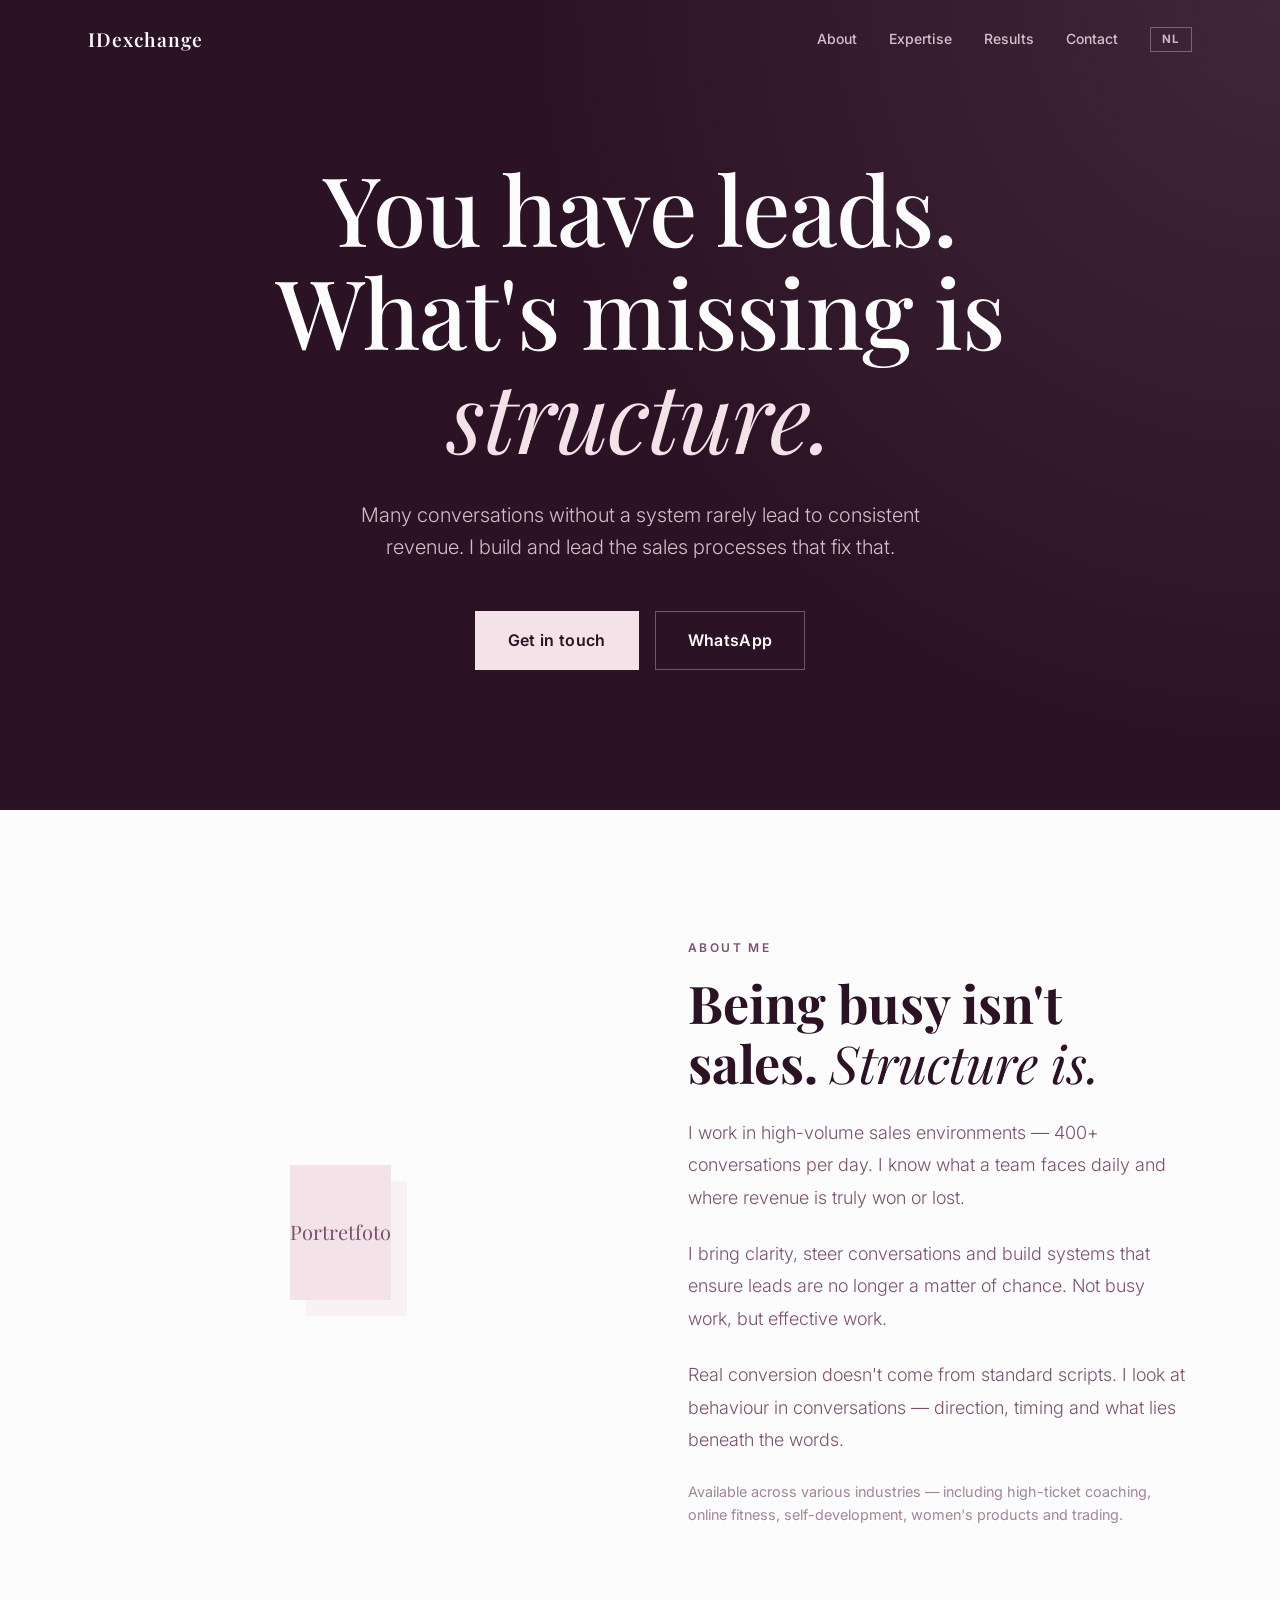
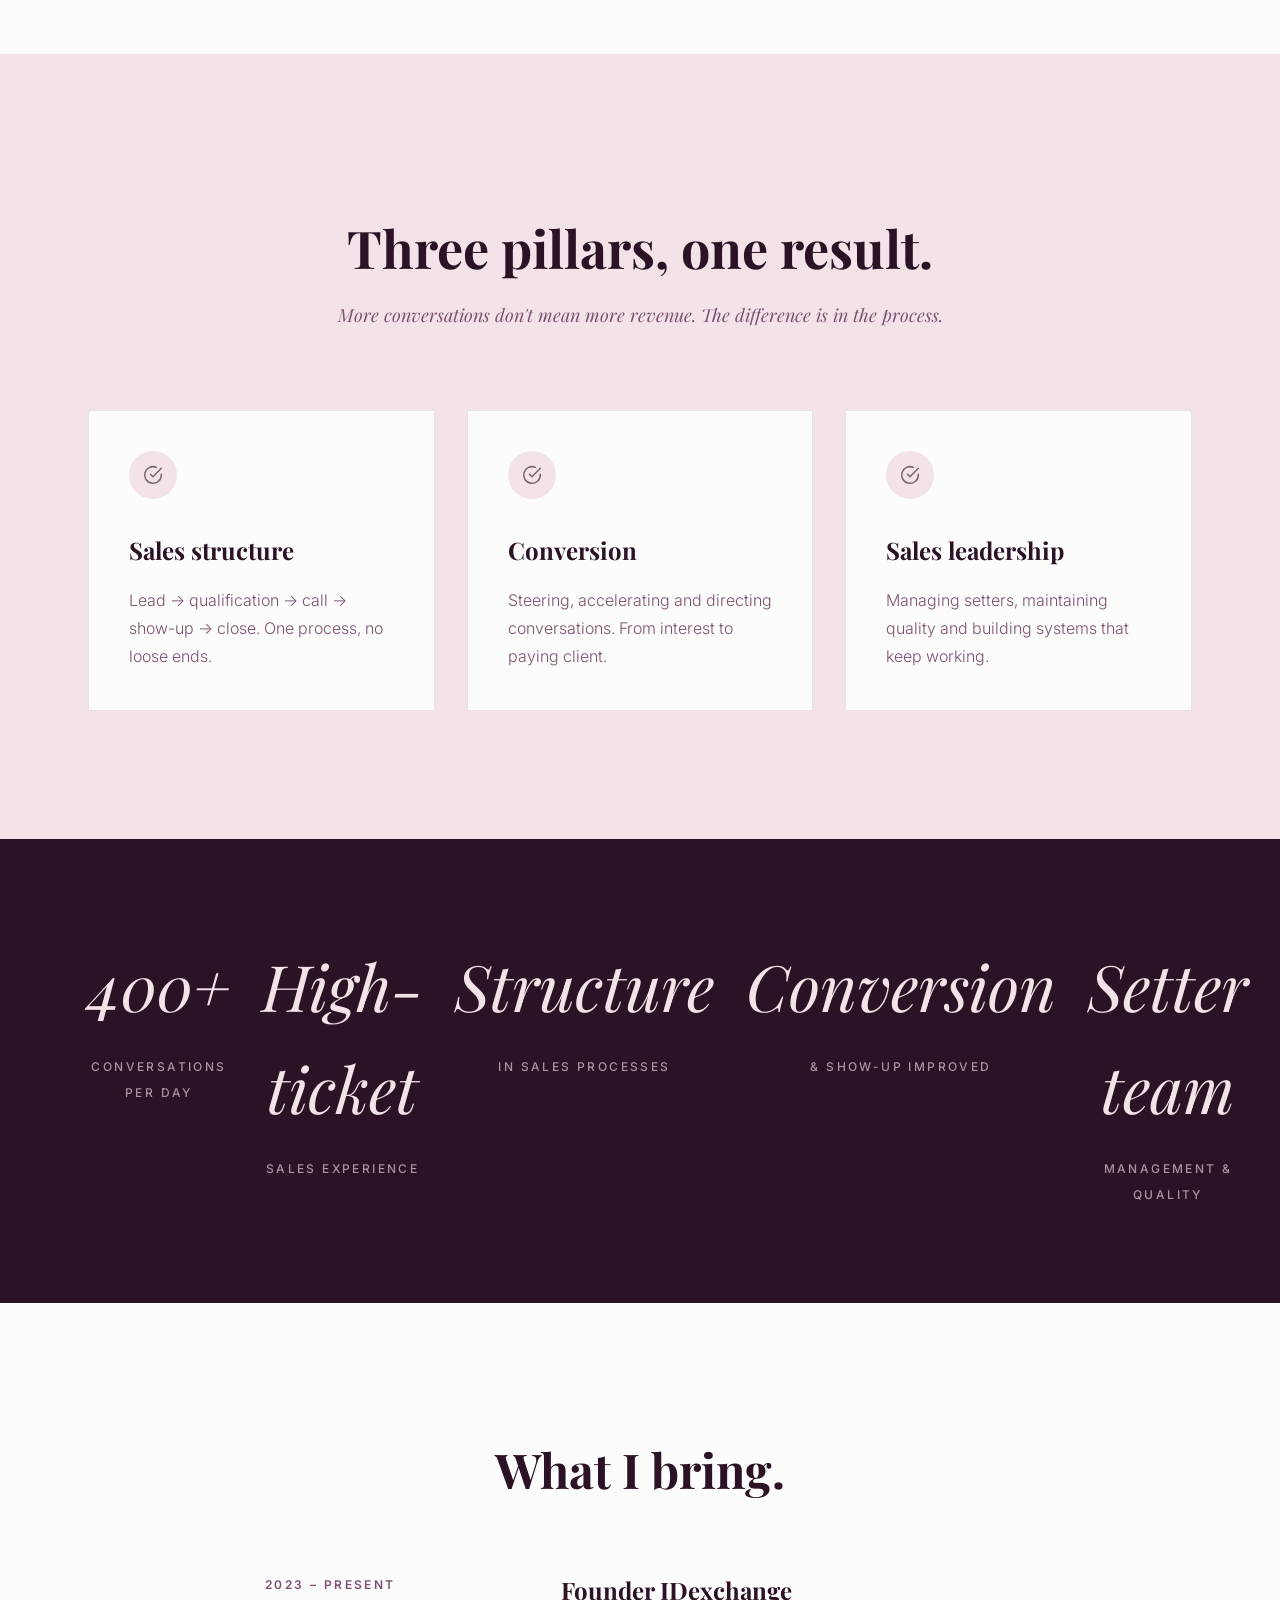
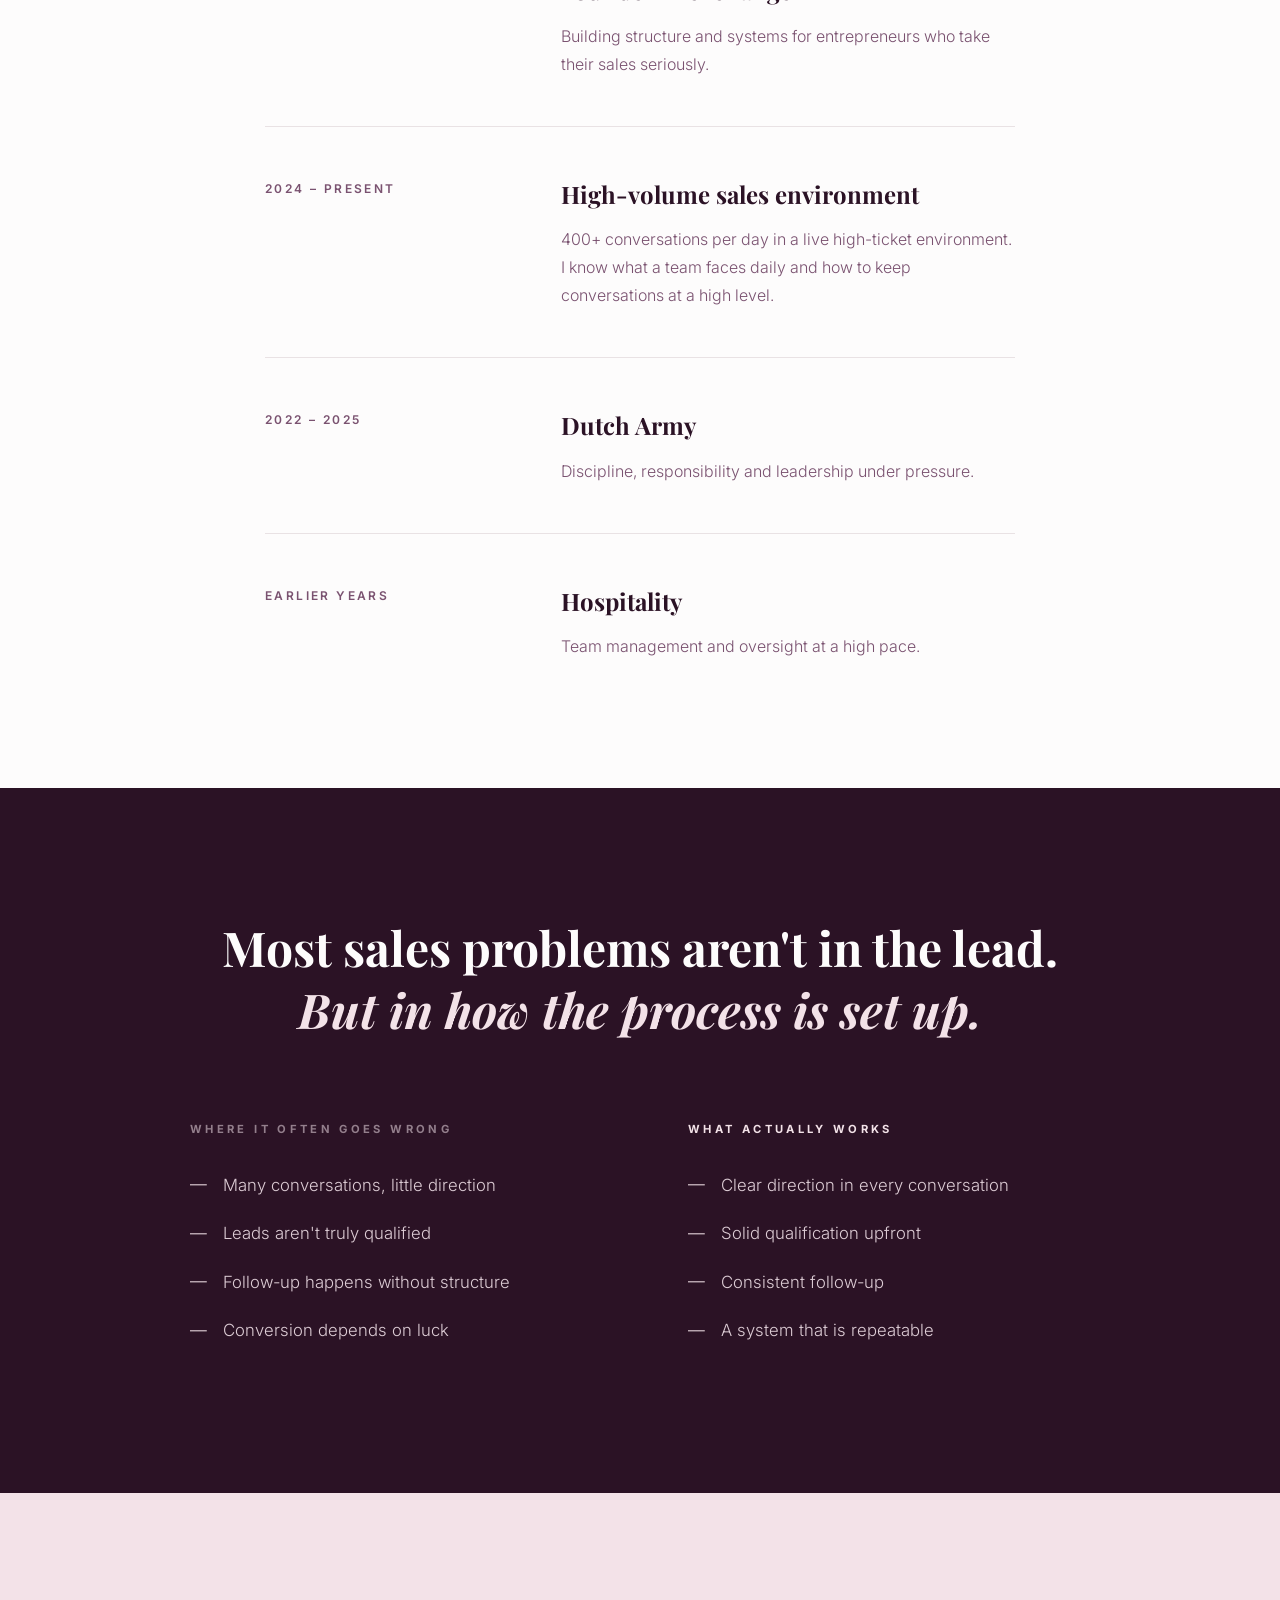
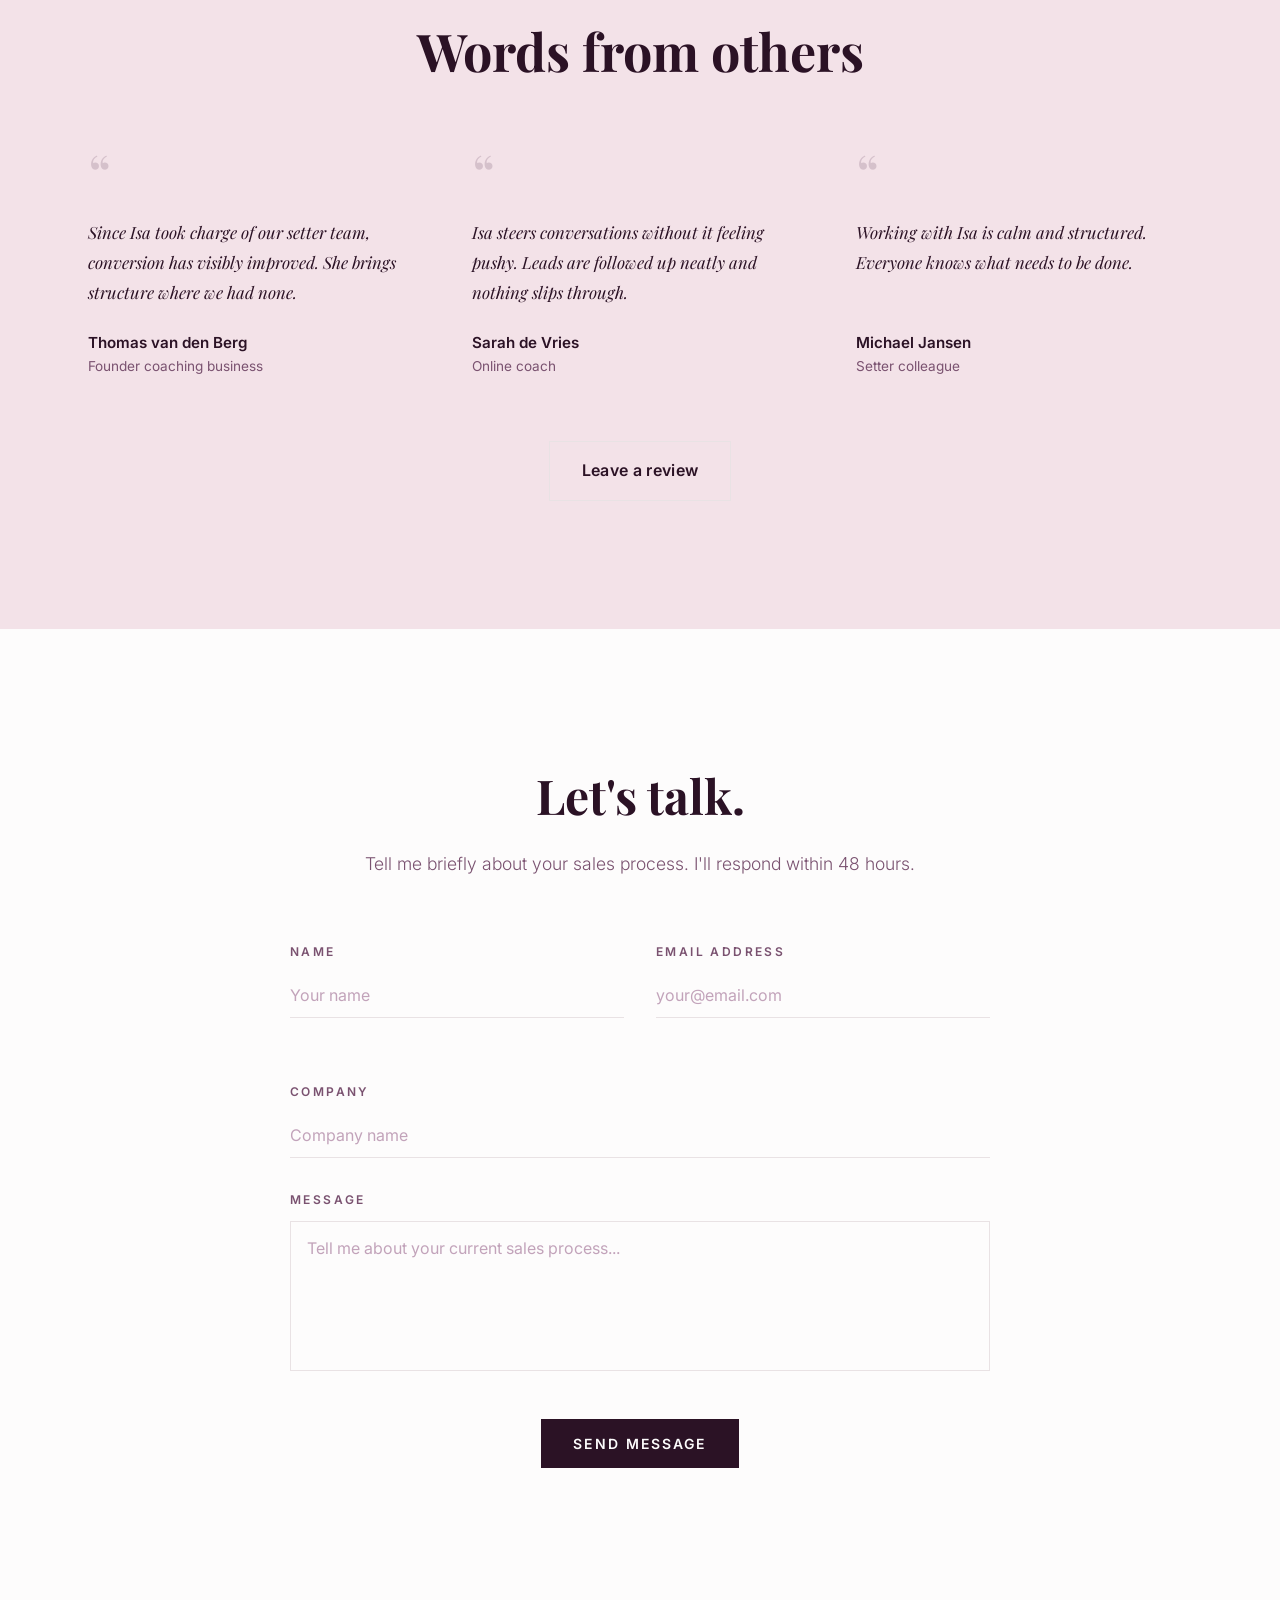
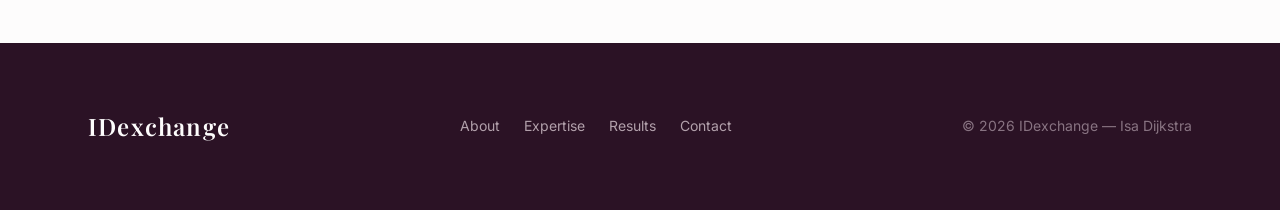
==== index.html @ 36af3821 "Add files via upload" ====
<!DOCTYPE html>
<html lang="nl">
<head>
  <meta charset="UTF-8" />
  <meta name="viewport" content="width=device-width, initial-scale=1.0" />
  <title>IDexchange — Isa Dijkstra</title>
  <meta name="description" content="IDexchange — Sales structuur, conversie en sales leadership door Isa Dijkstra." />
  <link rel="preconnect" href="https://fonts.googleapis.com" />
  <link rel="preconnect" href="https://fonts.gstatic.com" crossorigin />
  <link href="https://fonts.googleapis.com/css2?family=Inter:wght@300;400;500;600;700&family=Playfair+Display:ital,wght@0,400;0,500;0,600;1,300;1,400&display=swap" rel="stylesheet" />
  <link rel="stylesheet" href="styles.css" />
</head>
<body>

  <!-- ══════════════════════════════════════════
       HEADER
       ══════════════════════════════════════════ -->
  <header class="site-header" id="site-header">
    <div class="container">
      <a href="#hero" class="logo">IDexchange</a>

      <!-- Desktop nav -->
      <nav class="site-nav" id="site-nav">
        <a href="#over"       data-i18n="nav.about">Over mij</a>
        <a href="#expertise"  data-i18n="nav.expertise">Expertise</a>
        <a href="#resultaten" data-i18n="nav.results">Resultaten</a>
        <a href="#contact"    data-i18n="nav.contact">Contact</a>
        <button class="lang-toggle" id="lang-toggle" aria-label="Switch language">EN</button>
      </nav>

      <!-- Hamburger (mobile only) -->
      <button class="hamburger" id="hamburger" aria-label="Open menu" aria-expanded="false">
        <span></span>
        <span></span>
        <span></span>
      </button>
    </div>
  </header>

  <!-- ══════════════════════════════════════════
       MOBILE NAV OVERLAY
       ══════════════════════════════════════════ -->
  <div class="mobile-nav" id="mobile-nav" aria-hidden="true">
    <nav>
      <a href="#over"       data-i18n="nav.about"     class="mobile-link">Over mij</a>
      <a href="#expertise"  data-i18n="nav.expertise"  class="mobile-link">Expertise</a>
      <a href="#resultaten" data-i18n="nav.results"    class="mobile-link">Resultaten</a>
      <a href="#contact"    data-i18n="nav.contact"    class="mobile-link">Contact</a>
      <button class="lang-toggle lang-toggle-mobile" id="lang-toggle-mobile" aria-label="Switch language">EN</button>
    </nav>
  </div>

  <main>

    <!-- ══════════════════════════════════════════
         HERO
         ══════════════════════════════════════════ -->
    <section class="hero" id="hero">
      <div class="container">
        <div class="hero-inner">
          <h1 class="fade-up" data-i18n="hero.headline">
            Je hebt leads. Wat ontbreekt is <em>structuur.</em>
          </h1>
          <p class="fade-up delay-1" data-i18n="hero.sub">
            Veel gesprekken zonder systeem leiden zelden tot consistente omzet. Ik bouw en leid de salesprocessen die dat oplossen.
          </p>
          <div class="hero-cta fade-up delay-2">
            <a href="#contact" class="btn btn-primary" data-i18n="hero.cta1">Neem contact op</a>

            <!--
              WhatsApp button
              Replace YOURPHONENUMBER with your number including country code,
              no spaces or + sign. Example for Netherlands: 31612345678
            -->
            <a href="https://wa.me/YOURPHONENUMBER"
               class="btn btn-outline-light"
               target="_blank"
               rel="noopener noreferrer"
               data-i18n="hero.cta_wa">WhatsApp</a>
          </div>
        </div>
      </div>
    </section>

    <!-- ══════════════════════════════════════════
         OVER MIJ / ABOUT
         ══════════════════════════════════════════ -->
    <section class="about" id="over">
      <div class="container">
        <div class="about-grid">
          <div class="about-image-wrap" data-reveal>
            <!--
              Portrait photo
              Option A (recommended): replace the placeholder div with an img tag:
                <img src="images/isa-portrait.jpg" data-i18n-alt="about.img_alt" alt="Portretfoto Isa Dijkstra" />
              Option B: keep the placeholder until you have the photo ready
            -->
            <div class="about-image-placeholder">Portretfoto</div>
          </div>

          <div class="about-text">
            <span class="label-tag"     data-reveal data-i18n="about.label">Over mij</span>
            <h2 class="section-title"   data-reveal data-reveal-delay="1" data-i18n="about.title">
              Druk zijn is geen sales. <em>Structuur wel.</em>
            </h2>
            <p class="body-text"        data-reveal data-reveal-delay="2" data-i18n="about.p1">
              Ik werk in high-volume sales omgevingen — 400+ gesprekken per dag. Ik weet wat een team dagelijks tegenkomt en waar omzet werkelijk wordt gewonnen of verloren.
            </p>
            <p class="body-text"        data-reveal data-reveal-delay="2" data-i18n="about.p2">
              Ik breng overzicht, stuur gesprekken en bouw systemen die zorgen dat leads geen toeval meer zijn. Geen druk werk, maar effectief werk.
            </p>
            <p class="body-text"        data-reveal data-reveal-delay="2" data-i18n="about.p3">
              Echte conversie komt niet uit standaard scripts. Ik kijk naar gedrag in gesprekken — sturing, timing en wat er onder de woorden zit.
            </p>
            <p class="body-text-sm"     data-reveal data-reveal-delay="3" data-i18n="about.small">
              Inzetbaar binnen uiteenlopende branches — waaronder high-ticket coaching, online fitness, zelfontwikkeling, producten voor vrouwen en trading.
            </p>
          </div>
        </div>
      </div>
    </section>

    <!-- ══════════════════════════════════════════
         EXPERTISE
         ══════════════════════════════════════════ -->
    <section class="expertise" id="expertise">
      <div class="container">
        <div class="expertise-header">
          <span class="label-tag"   data-reveal data-i18n="expertise.label">Wat ik doe</span>
          <h2 class="section-title" data-reveal data-reveal-delay="1" data-i18n="expertise.title">Drie pijlers, één resultaat.</h2>
          <p class="section-sub"    data-reveal data-reveal-delay="2" data-i18n="expertise.sub">Meer gesprekken betekent niet meer omzet. Het verschil zit in het proces.</p>
        </div>
        <!-- Cards rendered by script.js from content.js -->
        <div class="expertise-grid" id="expertise-cards"></div>
      </div>
    </section>

    <!-- ══════════════════════════════════════════
         STATS / RESULTATEN
         ══════════════════════════════════════════ -->
    <section class="stats-section" id="resultaten">
      <div class="container">
        <!-- Stats rendered by script.js from content.js -->
        <div class="stats-grid" id="stats-grid"></div>
      </div>
    </section>

    <!-- ══════════════════════════════════════════
         ERVARING / EXPERIENCE
         ══════════════════════════════════════════ -->
    <section class="experience" id="ervaring">
      <div class="container">
        <div class="experience-inner">
          <h2 class="experience-title" data-reveal data-i18n="experience.title">Wat ik meebreng.</h2>
          <!-- Timeline rendered by script.js from content.js -->
          <div id="experience-timeline"></div>
        </div>
      </div>
    </section>

    <!-- ══════════════════════════════════════════
         STATEMENT
         ══════════════════════════════════════════ -->
    <section class="statement">
      <div class="container">
        <div class="statement-quote" data-reveal>
          <h2 data-i18n="statement.headline">
            De meeste salesproblemen zitten niet in de lead.<br />
            <em>Maar in hoe het proces is ingericht.</em>
          </h2>
        </div>
        <div class="statement-grid">
          <div class="statement-col bad" data-reveal>
            <h3 data-i18n="statement.bad_title">Waar het vaak misgaat</h3>
            <!-- List items rendered by script.js from content.js -->
            <ul id="statement-bad"></ul>
          </div>
          <div class="statement-col good" data-reveal data-reveal-delay="1">
            <h3 data-i18n="statement.good_title">Wat wel werkt</h3>
            <!-- List items rendered by script.js from content.js -->
            <ul id="statement-good"></ul>
          </div>
        </div>
      </div>
    </section>

    <!-- ══════════════════════════════════════════
         REVIEWS / TESTIMONIALS
         Only manually approved reviews appear here.
         Edit the items array in content.js to add or
         remove testimonials.
         ══════════════════════════════════════════ -->
    <section class="reviews">
      <div class="container">
        <div class="reviews-header">
          <h2 class="section-title" data-reveal data-i18n="reviews.title">Woorden van anderen</h2>
        </div>
        <!-- Review cards rendered by script.js from content.js -->
        <div class="reviews-grid" id="review-cards"></div>
        <div class="reviews-cta">
          <!--
            Google Reviews link
            Replace the href with your own Google review link.
            You can find it in Google Business Profile → Get more reviews.
          -->
          <a href="https://g.page/r/YOUR_GOOGLE_REVIEW_LINK/review"
             target="_blank"
             rel="noopener noreferrer"
             class="btn btn-outline"
             data-i18n="reviews.cta">Laat een review achter</a>
        </div>
      </div>
    </section>

    <!-- ══════════════════════════════════════════
         CONTACT
         Uses Formspree — messages go straight to email.
         Steps:
           1. Go to https://formspree.io and create a free account
           2. Create a new form and copy your Form ID
           3. Replace YOUR_FORM_ID in the action URL below
         ══════════════════════════════════════════ -->
    <section class="contact" id="contact">
      <div class="container">
        <div class="contact-inner">
          <div class="contact-header">
            <h2 data-reveal data-i18n="contact.title">Laten we praten.</h2>
            <p  data-reveal data-reveal-delay="1" data-i18n="contact.sub">Vertel kort over je salesproces. Ik reageer binnen 48 uur.</p>
          </div>

          <form id="contact-form" action="https://formspree.io/f/mojrqgba" method="POST" novalidate>
            <div class="form-row">
              <div class="form-group" data-reveal>
                <label for="name" data-i18n="contact.lbl_name">Naam</label>
                <input
                  id="name"
                  name="name"
                  type="text"
                  required
                  autocomplete="name"
                  data-i18n-ph="contact.ph_name"
                  placeholder="Jouw naam"
                />
              </div>
              <div class="form-group" data-reveal data-reveal-delay="1">
                <label for="email" data-i18n="contact.lbl_email">E-mailadres</label>
                <input
                  id="email"
                  name="email"
                  type="email"
                  required
                  autocomplete="email"
                  data-i18n-ph="contact.ph_email"
                  placeholder="jouw@email.nl"
                />
              </div>
            </div>

            <div class="form-group" data-reveal>
              <label for="company" data-i18n="contact.lbl_company">Bedrijf</label>
              <input
                id="company"
                name="company"
                type="text"
                autocomplete="organization"
                data-i18n-ph="contact.ph_company"
                placeholder="Bedrijfsnaam"
              />
            </div>

            <div class="form-group" data-reveal data-reveal-delay="1">
              <label for="message" data-i18n="contact.lbl_message">Bericht</label>
              <textarea
                id="message"
                name="message"
                required
                data-i18n-ph="contact.ph_message"
                placeholder="Vertel me over je huidige salesproces..."
              ></textarea>
            </div>

            <div class="form-submit" data-reveal>
              <button type="submit" class="btn btn-dark" id="form-submit-btn" data-i18n="contact.submit">
                Verstuur bericht
              </button>
            </div>

            <div class="form-message" id="form-message" role="status" aria-live="polite"></div>
            <input type="text" name="_gotcha" style="display:none" />
          </form>
        </div>
      </div>
    </section>

  </main>

  <!-- ══════════════════════════════════════════
       FOOTER
       ══════════════════════════════════════════ -->
  <footer class="site-footer">
    <div class="container">
      <div class="footer-inner">
        <div class="footer-logo">IDexchange</div>
        <nav class="footer-nav" aria-label="Footer navigation">
          <a href="#over"       data-i18n="footer.nav.about">Over mij</a>
          <a href="#expertise"  data-i18n="footer.nav.expertise">Expertise</a>
          <a href="#resultaten" data-i18n="footer.nav.results">Resultaten</a>
          <a href="#contact"    data-i18n="footer.nav.contact">Contact</a>
        </nav>
        <div class="footer-copy" data-i18n="footer.copy">&copy; 2026 IDexchange — Isa Dijkstra</div>
      </div>
    </div>
  </footer>

  <!-- content.js must load before script.js -->
  <script src="content.js"></script>
  <script src="script.js"></script>
</body>
</html>
---- styles.css ----
/* ═══════════════════════════════════════════════════════════════
   STYLES.CSS  —  All design & layout
   DO NOT EDIT unless you are changing the visual design.
   All text lives in content.js.
   ═══════════════════════════════════════════════════════════════ */

/* ── Reset & Base ─────────────────────────────────────────────── */
*, *::before, *::after { box-sizing: border-box; margin: 0; padding: 0; }

:root {
  --bg:         hsl(340, 30%, 99%);
  --fg:         hsl(315, 42%, 12%);
  --primary:    hsl(315, 42%, 12%);
  --primary-fg: hsl(340, 30%, 99%);
  --accent:     hsl(340, 40%, 92%);
  --accent-fg:  hsl(315, 42%, 12%);
  --muted:      hsl(315, 20%, 40%);
  --border:     hsl(340, 15%, 90%);
  --secondary:  hsl(340, 40%, 92%);
  --sans:       'Inter', sans-serif;
  --serif:      'Playfair Display', serif;
  --container:  1200px;
}

html { scroll-behavior: smooth; }

body {
  font-family: var(--sans);
  background: var(--bg);
  color: var(--fg);
  line-height: 1.6;
  -webkit-font-smoothing: antialiased;
}

a { color: inherit; text-decoration: none; }
img { max-width: 100%; display: block; }

.container {
  max-width: var(--container);
  margin-inline: auto;
  padding-inline: 1.5rem;
}
@media (min-width: 768px) { .container { padding-inline: 3rem; } }

/* ── Header ───────────────────────────────────────────────────── */
.site-header {
  position: fixed;
  top: 0; left: 0; right: 0;
  z-index: 50;
  padding: 1.5rem 0;
  transition: background 0.3s, padding 0.3s, box-shadow 0.3s, border-color 0.3s;
  border-bottom: 1px solid transparent;
}
.site-header.scrolled {
  background: hsla(340, 30%, 99%, 0.88);
  backdrop-filter: blur(12px);
  -webkit-backdrop-filter: blur(12px);
  border-color: var(--border);
  padding: 1rem 0;
  box-shadow: 0 1px 8px rgba(0,0,0,.05);
}
.site-header .container {
  display: flex;
  align-items: center;
  justify-content: space-between;
}

.logo {
  font-family: var(--serif);
  font-size: 1.2rem;
  font-weight: 600;
  letter-spacing: .05em;
  color: var(--fg);
  position: relative;
  z-index: 51;
}

.site-nav {
  display: flex;
  align-items: center;
  gap: 2rem;
}
.site-nav a {
  font-size: .875rem;
  font-weight: 500;
  color: rgba(44,10,37,.7);
  transition: color .2s;
}
.site-nav a:hover { color: var(--primary); }

/* When at top of page (not scrolled), header sits over the dark hero —
   flip text and controls to light so they stay readable */
.site-header:not(.scrolled) .logo                 { color: var(--primary-fg); }
.site-header:not(.scrolled) .site-nav a           { color: rgba(251,236,243,.8); }
.site-header:not(.scrolled) .site-nav a:hover     { color: var(--primary-fg); }
.site-header:not(.scrolled) .hamburger span       { background: var(--primary-fg); }
.site-header:not(.scrolled) .lang-toggle          { border-color: rgba(255,255,255,.3); color: rgba(251,236,243,.75); }
.site-header:not(.scrolled) .lang-toggle:hover    { background: rgba(255,255,255,.1); color: var(--primary-fg); }

/* ── Language toggle ──────────────────────────────────────────── */
.lang-toggle {
  font-family: var(--sans);
  font-size: .72rem;
  font-weight: 700;
  letter-spacing: .12em;
  cursor: pointer;
  background: transparent;
  border: 1px solid var(--border);
  color: var(--muted);
  padding: .3rem .65rem;
  transition: background .2s, color .2s, border-color .2s;
  text-transform: uppercase;
}
.lang-toggle:hover {
  background: var(--secondary);
  color: var(--fg);
  border-color: var(--border);
}

/* ── Hamburger ────────────────────────────────────────────────── */
.hamburger {
  display: none;
  flex-direction: column;
  justify-content: space-between;
  width: 1.5rem;
  height: 1.125rem;
  background: transparent;
  border: none;
  cursor: pointer;
  padding: 0;
  position: relative;
  z-index: 51;
}
.hamburger span {
  display: block;
  width: 100%;
  height: 2px;
  background: var(--fg);
  transition: transform .3s cubic-bezier(0.22,1,0.36,1), opacity .2s;
}
.hamburger.open span:nth-child(1) { transform: translateY(8px) rotate(45deg); }
.hamburger.open span:nth-child(2) { opacity: 0; }
.hamburger.open span:nth-child(3) { transform: translateY(-8px) rotate(-45deg); }

@media (max-width: 767px) {
  .site-nav  { display: none; }
  .hamburger { display: flex; }
}

/* ── Mobile nav overlay ───────────────────────────────────────── */
.mobile-nav {
  position: fixed;
  inset: 0;
  z-index: 45;
  background: var(--bg);
  display: flex;
  align-items: center;
  justify-content: center;
  transform: translateX(100%);
  transition: transform .4s cubic-bezier(0.22,1,0.36,1);
}
.mobile-nav.open { transform: translateX(0); }
.mobile-nav nav {
  display: flex;
  flex-direction: column;
  align-items: center;
  gap: 2.5rem;
}
.mobile-nav .mobile-link {
  font-family: var(--serif);
  font-size: 2rem;
  font-weight: 400;
  color: var(--fg);
  transition: color .2s;
}
.mobile-nav .mobile-link:hover { color: var(--muted); }
.lang-toggle-mobile {
  font-family: var(--sans);
  font-size: .8rem;
  font-weight: 700;
  letter-spacing: .12em;
  text-transform: uppercase;
  cursor: pointer;
  background: transparent;
  border: 1px solid var(--border);
  color: var(--muted);
  padding: .5rem 1.1rem;
  margin-top: .5rem;
  transition: background .2s, color .2s;
}
.lang-toggle-mobile:hover {
  background: var(--secondary);
  color: var(--fg);
}

/* ── Buttons ──────────────────────────────────────────────────── */
.btn {
  display: inline-block;
  font-family: var(--sans);
  font-size: 1rem;
  font-weight: 600;
  padding: 1rem 2rem;
  cursor: pointer;
  border: 1px solid transparent;
  text-align: center;
  transition: background .2s, color .2s, border-color .2s;
  letter-spacing: .02em;
}
.btn-primary {
  background: var(--accent);
  color: var(--accent-fg);
  border-color: var(--accent);
}
.btn-primary:hover { background: var(--bg); color: var(--fg); border-color: var(--bg); }

.btn-outline-light {
  background: transparent;
  color: var(--primary-fg);
  border-color: rgba(255,255,255,.3);
}
.btn-outline-light:hover { background: rgba(255,255,255,.1); }

.btn-outline {
  background: transparent;
  color: var(--fg);
  border-color: var(--border);
}
.btn-outline:hover { background: var(--secondary); }

.btn-dark {
  background: var(--primary);
  color: var(--primary-fg);
  border: none;
  letter-spacing: .15em;
  text-transform: uppercase;
  font-size: .875rem;
}
.btn-dark:hover { background: hsl(315,42%,18%); }
.btn-dark:disabled {
  opacity: .6;
  cursor: not-allowed;
}

/* ── Section helpers ──────────────────────────────────────────── */
section { padding: 6rem 0; }
@media (min-width: 768px) { section { padding: 8rem 0; } }

.label-tag {
  display: block;
  font-size: .75rem;
  font-weight: 600;
  letter-spacing: .2em;
  text-transform: uppercase;
  color: var(--muted);
  margin-bottom: 1rem;
}
.section-title {
  font-family: var(--serif);
  font-size: clamp(2rem, 5vw, 3.25rem);
  line-height: 1.15;
  margin-bottom: 1.5rem;
}
.section-title em { font-style: italic; font-weight: 300; color: var(--primary); }

.section-sub {
  font-family: var(--serif);
  font-style: italic;
  font-size: 1.125rem;
  color: var(--muted);
}

/* ── Hero ─────────────────────────────────────────────────────── */
.hero {
  min-height: 90vh;
  display: flex;
  align-items: center;
  justify-content: center;
  padding-top: 6rem;
  padding-bottom: 5rem;
  background: var(--primary);
  color: var(--primary-fg);
  position: relative;
  overflow: hidden;
  text-align: center;
}
.hero::before {
  content: '';
  position: absolute;
  inset: 0;
  background: radial-gradient(circle at top right, var(--accent), transparent 50%);
  opacity: .1;
  pointer-events: none;
}
.hero-inner { position: relative; z-index: 1; max-width: 900px; }

.hero h1 {
  font-family: var(--serif);
  font-size: clamp(2.8rem, 8vw, 6rem);
  font-weight: 500;
  line-height: 1.08;
  letter-spacing: -.01em;
  margin-bottom: 2rem;
}
.hero h1 em { font-style: italic; font-weight: 300; color: var(--accent); }

.hero p {
  font-size: clamp(1rem, 2vw, 1.25rem);
  font-weight: 300;
  color: rgba(251,236,243,.8);
  max-width: 640px;
  margin-inline: auto;
  margin-bottom: 3rem;
}
.hero-cta {
  display: flex;
  flex-direction: column;
  gap: 1rem;
  align-items: center;
  justify-content: center;
}
@media (min-width: 480px) { .hero-cta { flex-direction: row; } }

/* ── About ────────────────────────────────────────────────────── */
.about { background: var(--bg); }
.about-grid {
  display: grid;
  gap: 4rem;
  align-items: center;
}
@media (min-width: 768px) {
  .about-grid { grid-template-columns: 1fr 1fr; gap: 6rem; }
  .about-grid .about-image-wrap { order: 1; }
  .about-grid .about-text       { order: 2; }
}
.about-image-wrap {
  position: relative;
  aspect-ratio: 3/4;
  max-width: 400px;
  margin-inline: auto;
}
.about-image-wrap::before {
  content: '';
  position: absolute;
  inset: 0;
  background: var(--accent);
  opacity: .4;
  transform: translate(1rem, 1rem);
  z-index: 0;
}
.about-image-wrap img {
  position: relative;
  z-index: 1;
  width: 100%;
  height: 100%;
  object-fit: cover;
  filter: grayscale(1) contrast(1.1);
}
.about-image-placeholder {
  position: relative;
  z-index: 1;
  width: 100%;
  height: 100%;
  background: var(--secondary);
  display: flex;
  align-items: center;
  justify-content: center;
  font-family: var(--serif);
  font-size: 1.25rem;
  color: var(--muted);
}
.about-text .body-text {
  font-size: 1.125rem;
  font-weight: 300;
  color: var(--muted);
  line-height: 1.8;
}
.about-text .body-text + .body-text { margin-top: 1.5rem; }
.about-text .body-text-sm {
  font-size: .9rem;
  color: hsla(315,20%,40%,.7);
  margin-top: 1.5rem;
}

/* ── Expertise ────────────────────────────────────────────────── */
.expertise { background: var(--secondary); }
.expertise-header {
  text-align: center;
  max-width: 750px;
  margin-inline: auto;
  margin-bottom: 5rem;
}
.expertise-grid { display: grid; gap: 2rem; }
@media (min-width: 768px) { .expertise-grid { grid-template-columns: repeat(3, 1fr); } }

.expertise-card {
  background: var(--bg);
  padding: 2.5rem;
  border: 1px solid var(--border);
  transition: border-color .2s;
}
.expertise-card:hover { border-color: rgba(44,10,37,.2); }

.card-icon {
  width: 3rem; height: 3rem;
  border-radius: 50%;
  background: var(--secondary);
  display: flex; align-items: center; justify-content: center;
  margin-bottom: 2rem;
  transition: background .2s, color .2s;
}
.expertise-card:hover .card-icon { background: var(--primary); color: var(--primary-fg); }
.card-icon svg { width: 1.25rem; height: 1.25rem; opacity: .6; }

.expertise-card h3 { font-family: var(--serif); font-size: 1.5rem; margin-bottom: 1rem; }
.expertise-card p  { font-weight: 300; color: var(--muted); line-height: 1.75; }

/* ── Stats ────────────────────────────────────────────────────── */
.stats-section { background: var(--primary); color: var(--primary-fg); padding: 6rem 0; }
.stats-grid {
  display: grid;
  grid-template-columns: repeat(2, 1fr);
  gap: 2.5rem 2rem;
  text-align: center;
}
@media (min-width: 768px) { .stats-grid { grid-template-columns: repeat(5, 1fr); } }

.stat-number {
  font-family: var(--serif);
  font-size: clamp(2.5rem, 6vw, 4rem);
  font-weight: 300;
  font-style: italic;
  color: var(--accent);
  display: block;
  margin-bottom: 1rem;
}
.stat-label {
  font-size: .75rem;
  letter-spacing: .2em;
  text-transform: uppercase;
  color: rgba(251,236,243,.6);
  font-weight: 500;
}

/* ── Experience ───────────────────────────────────────────────── */
.experience { background: var(--bg); }
.experience-inner { max-width: 750px; margin-inline: auto; }
.experience-title {
  font-family: var(--serif);
  font-size: clamp(2rem,5vw,3rem);
  text-align: center;
  margin-bottom: 4rem;
}
.timeline-item {
  display: flex;
  flex-direction: column;
  gap: 1rem;
  padding-bottom: 3rem;
  border-bottom: 1px solid var(--border);
  margin-bottom: 3rem;
}
.timeline-item:last-child { border-bottom: none; margin-bottom: 0; padding-bottom: 0; }
@media (min-width: 768px) {
  .timeline-item { flex-direction: row; gap: 3rem; }
  .timeline-period { width: 33%; flex-shrink: 0; }
}
.timeline-period {
  font-size: .75rem;
  font-weight: 600;
  letter-spacing: .2em;
  text-transform: uppercase;
  color: var(--muted);
  padding-top: .25rem;
}
.timeline-body h3 { font-family: var(--serif); font-size: 1.5rem; margin-bottom: .75rem; }
.timeline-body p  { font-weight: 300; color: var(--muted); line-height: 1.75; }

/* ── Statement ────────────────────────────────────────────────── */
.statement { background: var(--primary); color: var(--primary-fg); }
.statement-quote {
  max-width: 900px;
  margin-inline: auto;
  text-align: center;
  margin-bottom: 5rem;
}
.statement-quote h2 {
  font-family: var(--serif);
  font-size: clamp(1.6rem, 4vw, 3rem);
  line-height: 1.3;
}
.statement-quote h2 em { font-style: italic; color: var(--accent); }

.statement-grid {
  display: grid;
  gap: 4rem;
  max-width: 900px;
  margin-inline: auto;
}
@media (min-width: 768px) { .statement-grid { grid-template-columns: 1fr 1fr; gap: 6rem; } }

.statement-col h3 {
  font-size: .7rem;
  letter-spacing: .3em;
  text-transform: uppercase;
  margin-bottom: 2rem;
}
.statement-col.bad  h3 { color: rgba(251,236,243,.5); }
.statement-col.good h3 { color: var(--accent); }
.statement-col ul { list-style: none; }
.statement-col li {
  display: flex;
  gap: 1rem;
  align-items: flex-start;
  font-size: 1.05rem;
  font-weight: 300;
  line-height: 1.7;
  margin-bottom: 1.25rem;
  color: rgba(251,236,243,.85);
}
.statement-col li span.dash { color: var(--accent); margin-top: .35rem; line-height: 1; flex-shrink: 0; }

/* ── Reviews ──────────────────────────────────────────────────── */
.reviews { background: var(--secondary); }
.reviews-header {
  text-align: center;
  max-width: 750px;
  margin-inline: auto;
  margin-bottom: 4rem;
}
.reviews-grid { display: grid; gap: 3rem; margin-bottom: 4rem; }
@media (min-width: 768px) { .reviews-grid { grid-template-columns: repeat(3, 1fr); } }

.review-card { display: flex; flex-direction: column; }
.review-mark {
  font-family: var(--serif);
  font-size: 3.5rem;
  color: rgba(44,10,37,.15);
  line-height: 1;
  margin-bottom: 1rem;
}
.review-text {
  font-family: var(--serif);
  font-style: italic;
  font-size: 1.05rem;
  line-height: 1.8;
  margin-bottom: 1.5rem;
  flex-grow: 1;
}
.review-author { font-weight: 600; font-size: .95rem; }
.review-role   { font-size: .85rem; color: var(--muted); }
.reviews-cta   { text-align: center; }

/* ── Contact ──────────────────────────────────────────────────── */
.contact { background: var(--bg); }
.contact-inner { max-width: 700px; margin-inline: auto; }
.contact-header { text-align: center; margin-bottom: 4rem; }
.contact-header h2 { font-family: var(--serif); font-size: clamp(2rem,5vw,3rem); margin-bottom: 1rem; }
.contact-header p  { font-weight: 300; font-size: 1.1rem; color: var(--muted); }

.form-row { display: grid; gap: 2rem; margin-bottom: 2rem; }
@media (min-width: 768px) { .form-row { grid-template-columns: 1fr 1fr; } }

.form-group { display: flex; flex-direction: column; gap: .75rem; margin-bottom: 2rem; }
.form-group label {
  font-size: .75rem;
  font-weight: 600;
  letter-spacing: .2em;
  text-transform: uppercase;
  color: var(--muted);
}
.form-group input,
.form-group textarea {
  font-family: var(--sans);
  font-size: 1rem;
  background: transparent;
  border: none;
  border-bottom: 1px solid var(--border);
  padding: .75rem 0;
  color: var(--fg);
  outline: none;
  width: 100%;
  transition: border-color .2s;
}
.form-group input:focus,
.form-group textarea:focus { border-color: var(--primary); }
.form-group input::placeholder,
.form-group textarea::placeholder { color: hsl(315,20%,70%); }
.form-group textarea {
  border: 1px solid var(--border);
  padding: 1rem;
  min-height: 150px;
  resize: none;
}
.form-group textarea:focus { border-color: var(--primary); }

.form-submit { padding-top: 1rem; text-align: center; }
.form-message {
  text-align: center;
  margin-top: 1.5rem;
  font-size: .95rem;
  min-height: 1.5em;
}
.form-message.success { color: hsl(150, 40%, 35%); }
.form-message.error   { color: hsl(0, 60%, 45%); }

/* ── Footer ───────────────────────────────────────────────────── */
.site-footer {
  background: var(--primary);
  color: var(--primary-fg);
  padding: 4rem 0;
}
.footer-inner {
  display: flex;
  flex-direction: column;
  gap: 2rem;
  align-items: center;
  text-align: center;
}
@media (min-width: 768px) {
  .footer-inner { flex-direction: row; justify-content: space-between; text-align: left; }
}
.footer-logo { font-family: var(--serif); font-size: 1.5rem; font-weight: 600; letter-spacing: .05em; }
.footer-nav  { display: flex; flex-wrap: wrap; justify-content: center; gap: 1.5rem; }
.footer-nav a { font-size: .875rem; color: rgba(251,236,243,.65); transition: color .2s; }
.footer-nav a:hover { color: var(--primary-fg); }
.footer-copy { font-size: .875rem; color: rgba(251,236,243,.45); }

/* ── Animations ───────────────────────────────────────────────── */
@keyframes fadeUp {
  from { opacity: 0; transform: translateY(30px); }
  to   { opacity: 1; transform: translateY(0); }
}
.fade-up  { animation: fadeUp .8s cubic-bezier(0.22,1,0.36,1) both; }
.delay-1  { animation-delay: .15s; }
.delay-2  { animation-delay: .3s;  }
.delay-3  { animation-delay: .45s; }

[data-reveal] {
  opacity: 0;
  transform: translateY(30px);
  transition: opacity .8s cubic-bezier(0.22,1,0.36,1), transform .8s cubic-bezier(0.22,1,0.36,1);
}
[data-reveal].revealed { opacity: 1; transform: translateY(0); }
[data-reveal-delay="1"] { transition-delay: .15s; }
[data-reveal-delay="2"] { transition-delay: .3s;  }
[data-reveal-delay="3"] { transition-delay: .45s; }
[data-reveal-delay="4"] { transition-delay: .6s;  }
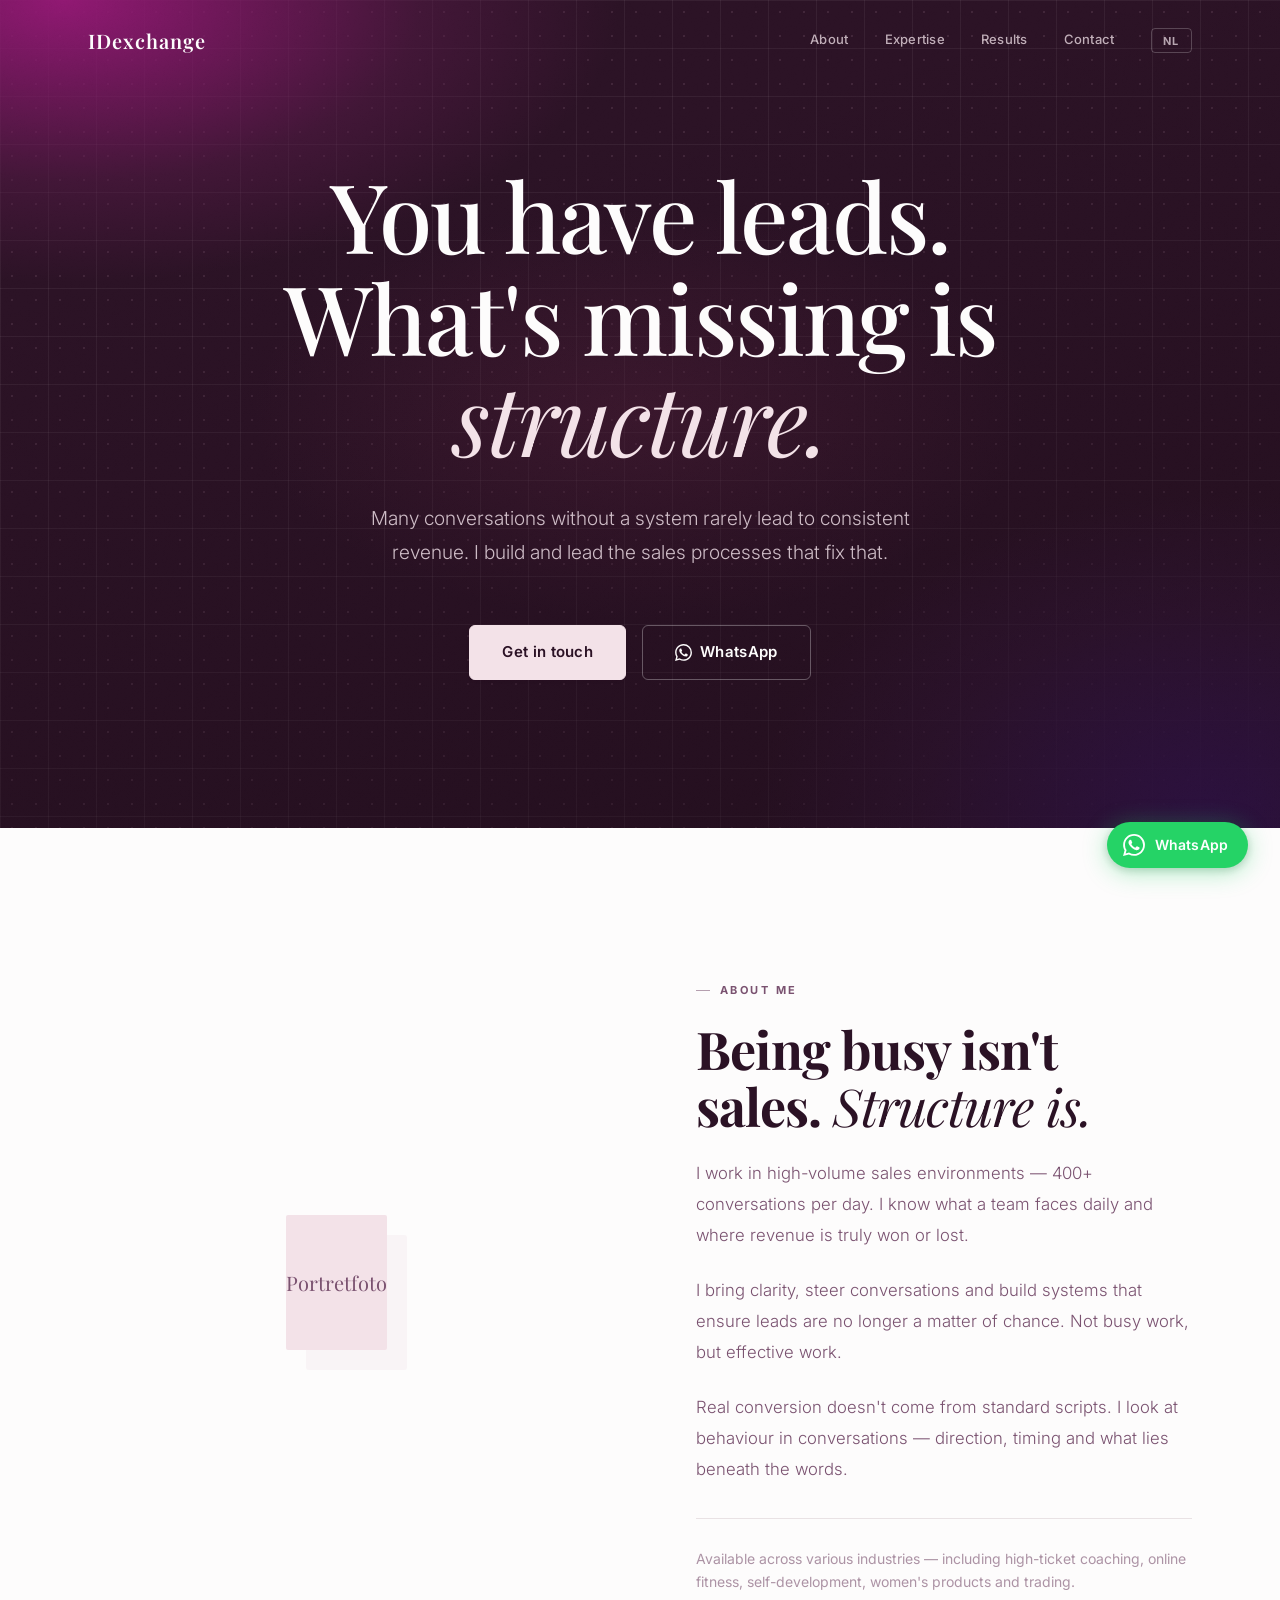
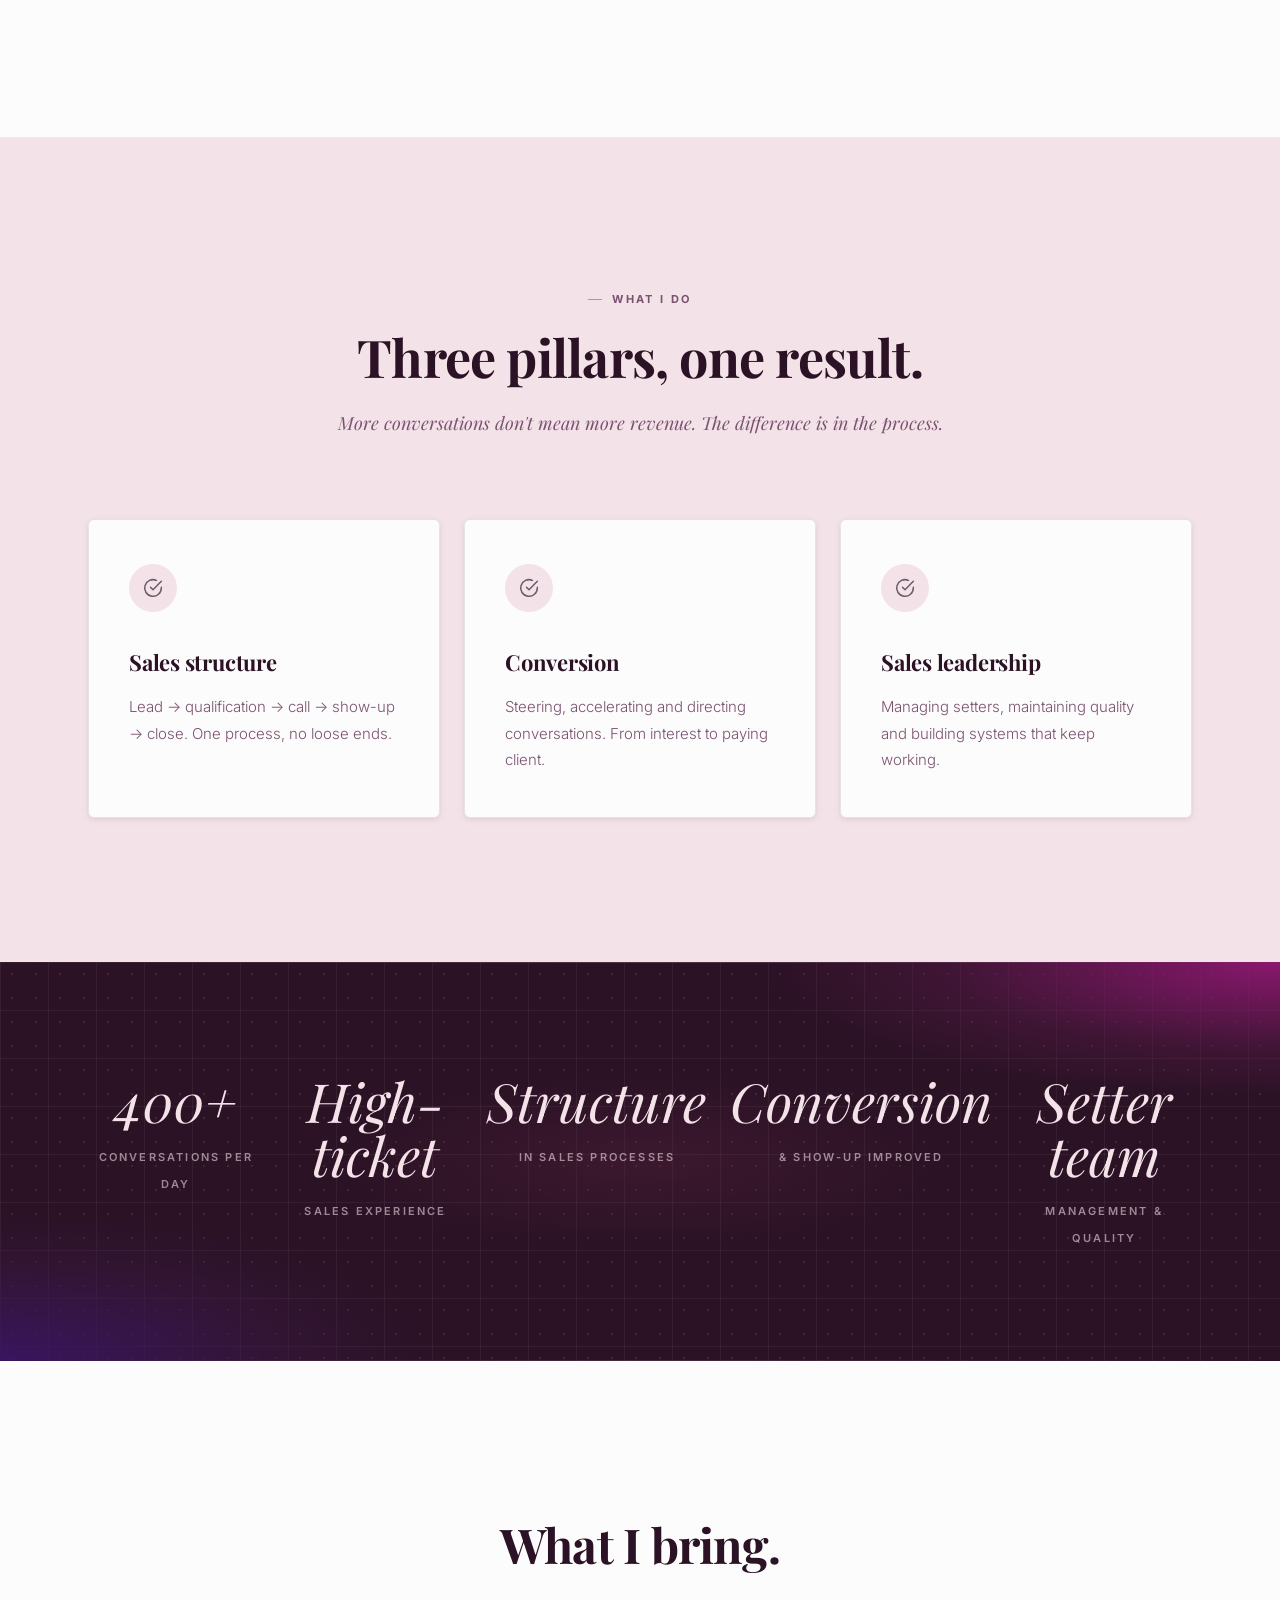
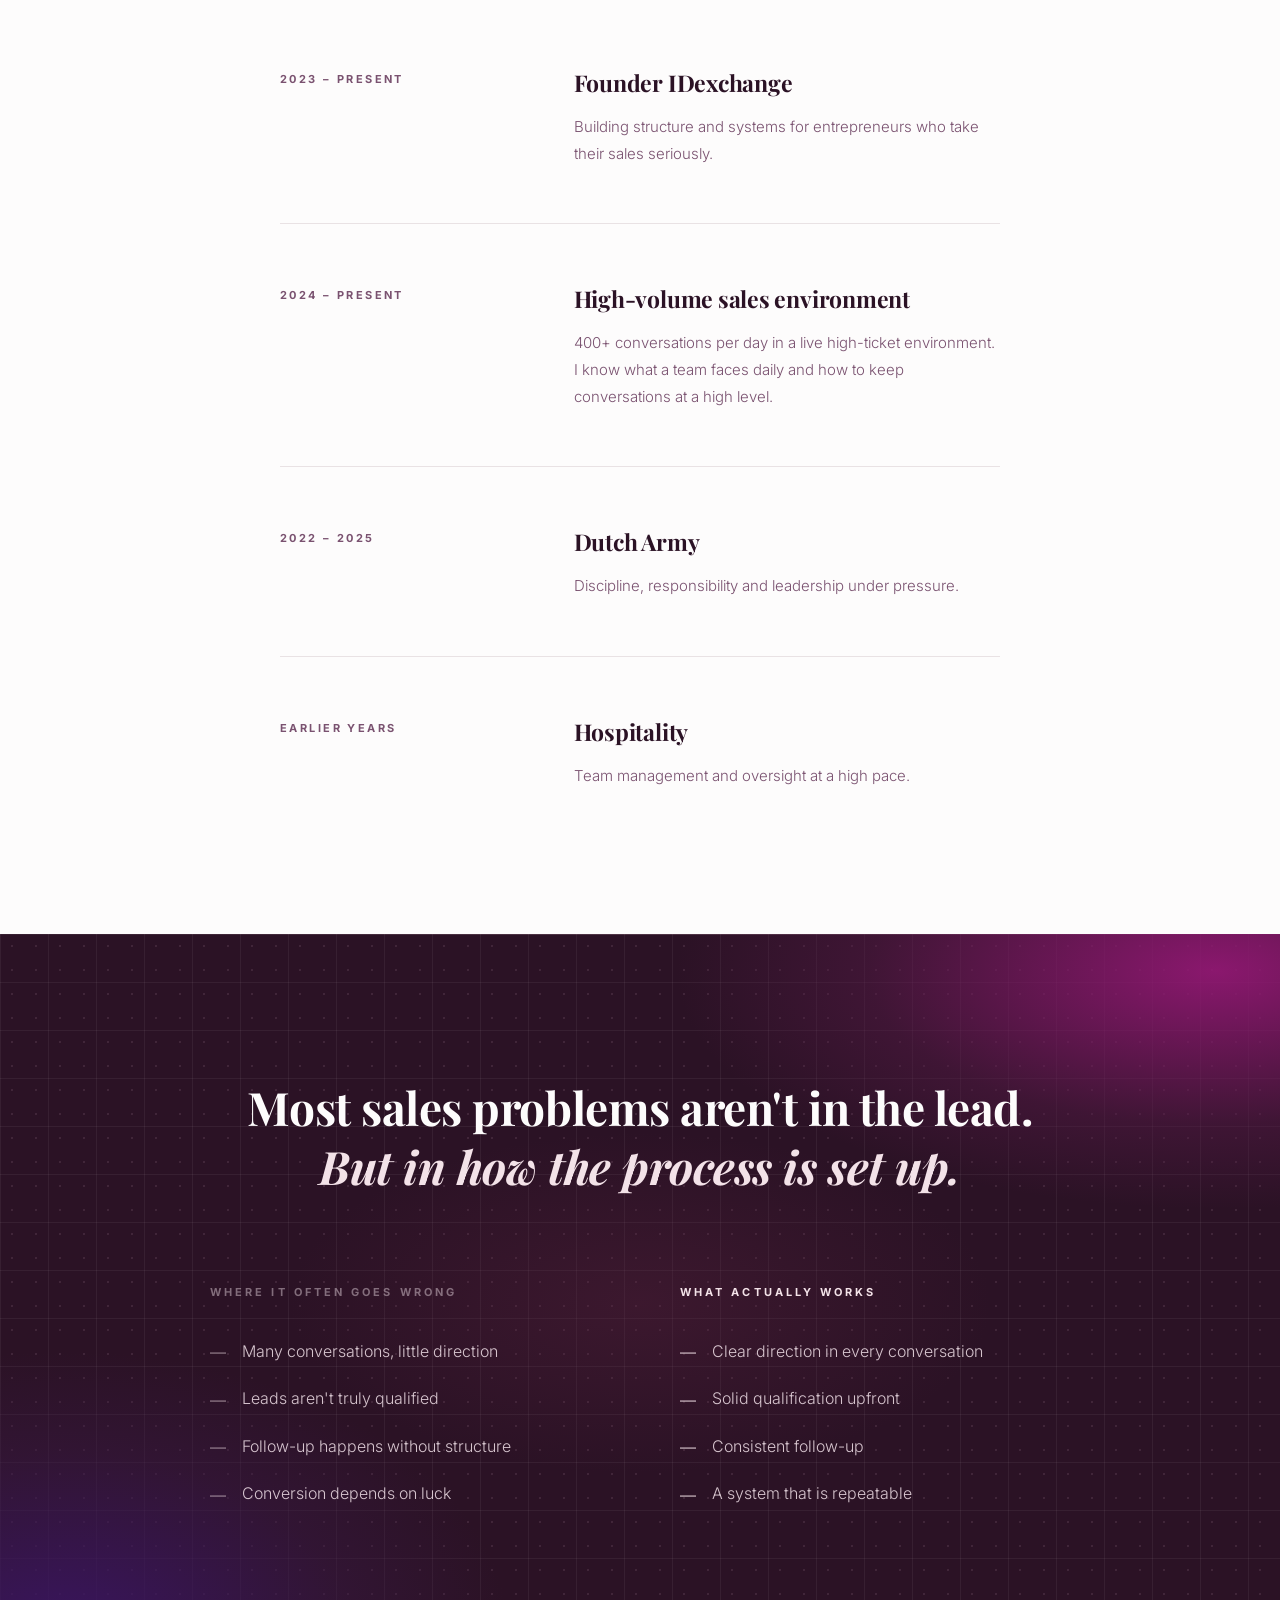
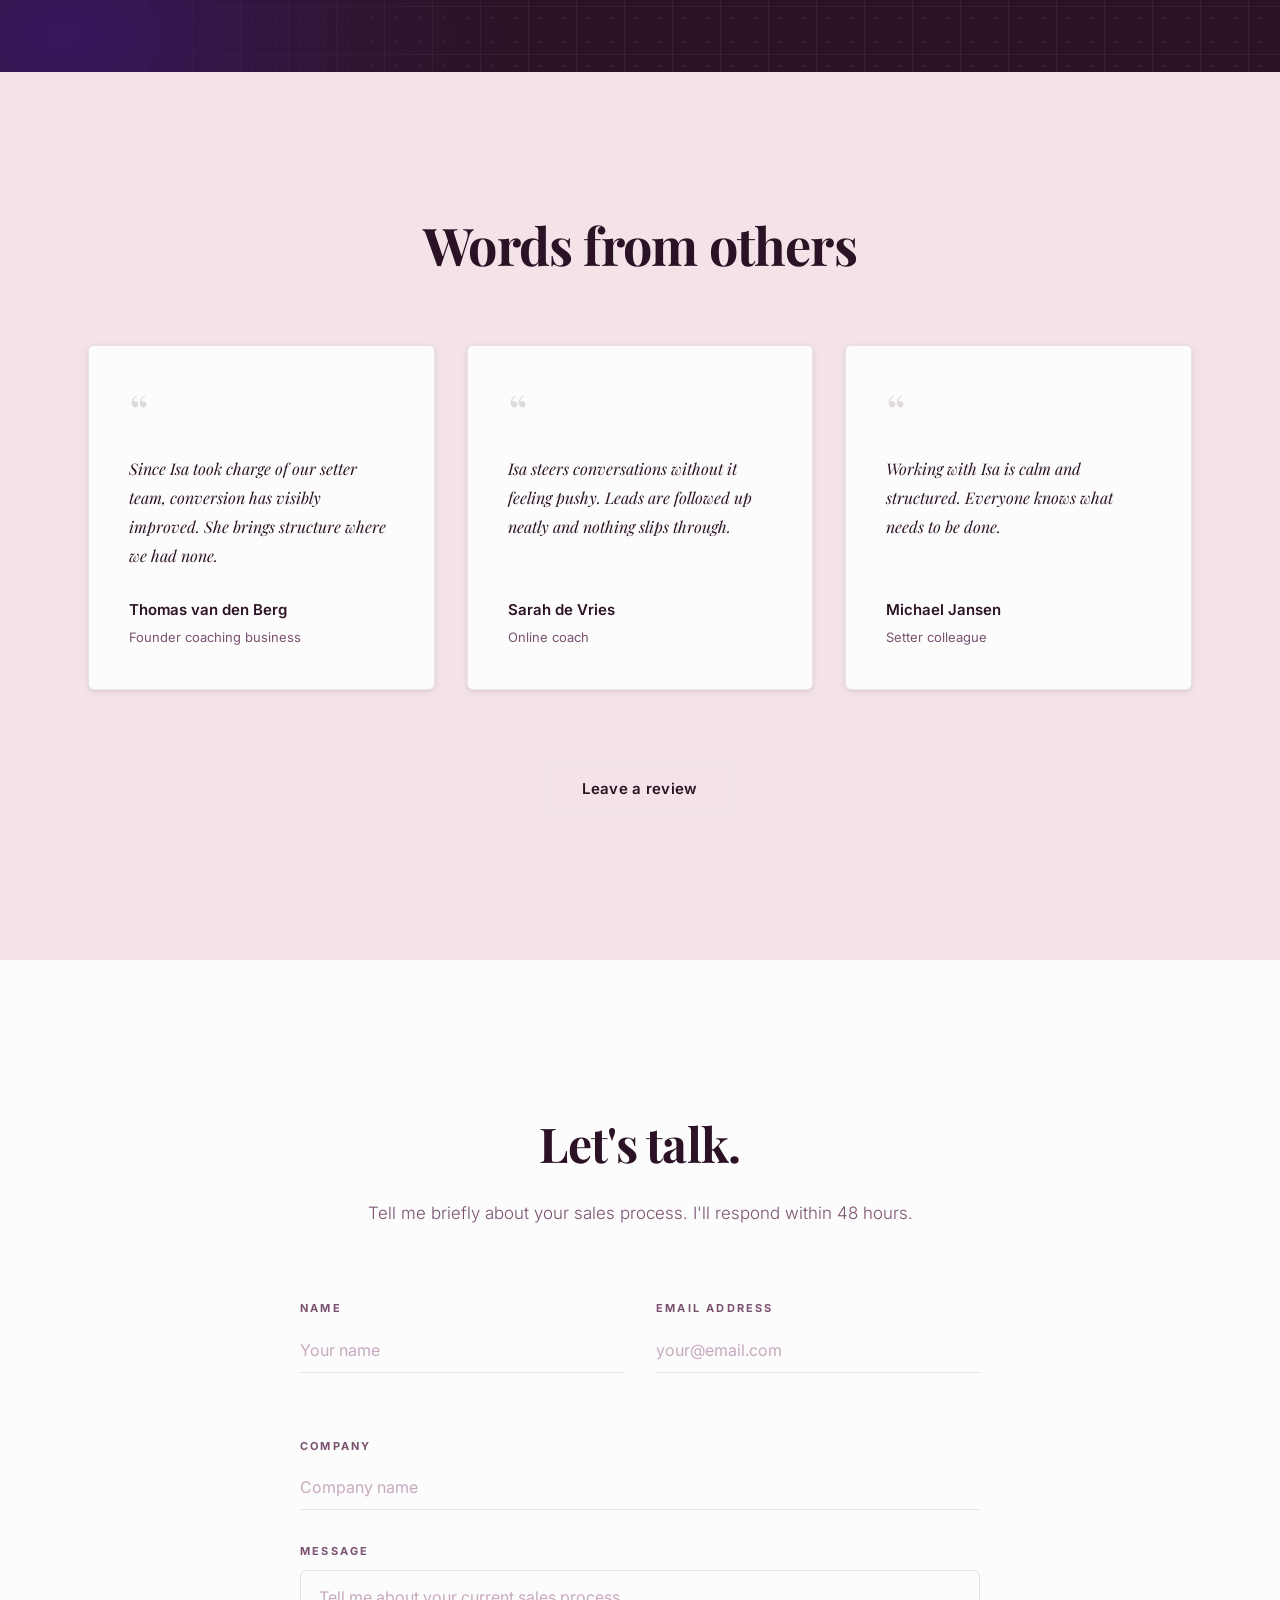
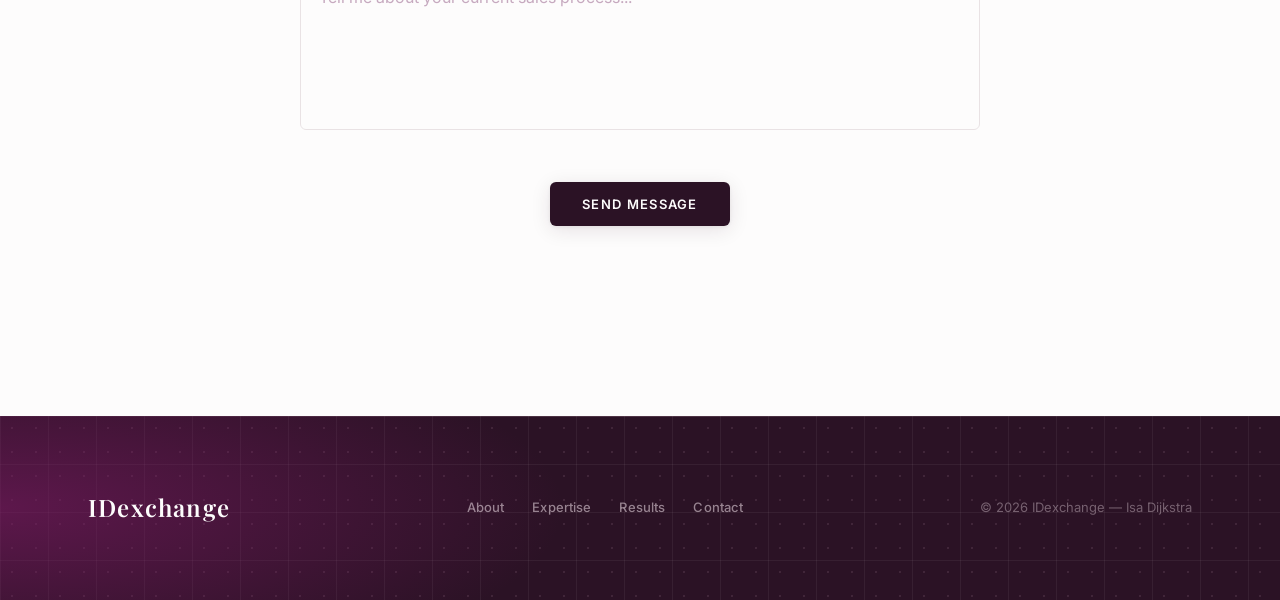
==== commit 12718eb5: "Add files via upload" ====
--- a/index.html
+++ b/index.html
@@ -9,6 +9,9 @@
   <link rel="preconnect" href="https://fonts.gstatic.com" crossorigin />
   <link href="https://fonts.googleapis.com/css2?family=Inter:wght@300;400;500;600;700&family=Playfair+Display:ital,wght@0,400;0,500;0,600;1,300;1,400&display=swap" rel="stylesheet" />
   <link rel="stylesheet" href="styles.css" />
+  <!-- Favicon — replace href with your actual icon files when ready -->
+  <link rel="icon" type="image/svg+xml" href="images/favicon.svg" />
+  <link rel="icon" type="image/png"     href="images/favicon.png" sizes="32x32" />
 </head>
 <body>
 
@@ -17,7 +20,11 @@
        ══════════════════════════════════════════ -->
   <header class="site-header" id="site-header">
     <div class="container">
-      <a href="#hero" class="logo">IDexchange</a>
+      <a href="#hero" class="logo">
+        <!-- LOGO IMAGE: replace src with your logo file, e.g. src="images/logo.svg" -->
+        <img src="images/logo.svg" alt="" class="logo-img" onerror="this.style.display='none'" aria-hidden="true" />
+        IDexchange
+      </a>
 
       <!-- Desktop nav -->
       <nav class="site-nav" id="site-nav">
@@ -300,7 +307,11 @@
   <footer class="site-footer">
     <div class="container">
       <div class="footer-inner">
-        <div class="footer-logo">IDexchange</div>
+        <div class="footer-logo">
+          <!-- LOGO IMAGE (light version): replace src when ready -->
+          <img src="images/logo.svg" alt="" class="logo-img logo-img--light" onerror="this.style.display='none'" aria-hidden="true" />
+          IDexchange
+        </div>
         <nav class="footer-nav" aria-label="Footer navigation">
           <a href="#over"       data-i18n="footer.nav.about">Over mij</a>
           <a href="#expertise"  data-i18n="footer.nav.expertise">Expertise</a>
@@ -312,6 +323,22 @@
     </div>
   </footer>
 
+  <!-- ══════════════════════════════════════════
+       FLOATING WHATSAPP BUTTON
+       Replace YOURPHONENUMBER with your number
+       (country code, no + sign, e.g. 31612345678)
+       ══════════════════════════════════════════ -->
+  <a href="https://wa.me/YOURPHONENUMBER"
+     class="wa-float"
+     target="_blank"
+     rel="noopener noreferrer"
+     aria-label="Contact via WhatsApp">
+    <svg class="wa-icon" viewBox="0 0 24 24" fill="currentColor" xmlns="http://www.w3.org/2000/svg" aria-hidden="true">
+      <path d="M17.472 14.382c-.297-.149-1.758-.867-2.03-.967-.273-.099-.471-.148-.67.15-.197.297-.767.966-.94 1.164-.173.199-.347.223-.644.075-.297-.15-1.255-.463-2.39-1.475-.883-.788-1.48-1.761-1.653-2.059-.173-.297-.018-.458.13-.606.134-.133.298-.347.446-.52.149-.174.198-.298.298-.497.099-.198.05-.371-.025-.52-.075-.149-.669-1.612-.916-2.207-.242-.579-.487-.5-.669-.51-.173-.008-.371-.01-.57-.01-.198 0-.52.074-.792.372-.272.297-1.04 1.016-1.04 2.479 0 1.462 1.065 2.875 1.213 3.074.149.198 2.096 3.2 5.077 4.487.709.306 1.262.489 1.694.625.712.227 1.36.195 1.871.118.571-.085 1.758-.719 2.006-1.413.248-.694.248-1.289.173-1.413-.074-.124-.272-.198-.57-.347m-5.421 7.403h-.004a9.87 9.87 0 01-5.031-1.378l-.361-.214-3.741.982.998-3.648-.235-.374a9.86 9.86 0 01-1.51-5.26c.001-5.45 4.436-9.884 9.888-9.884 2.64 0 5.122 1.03 6.988 2.898a9.825 9.825 0 012.893 6.994c-.003 5.45-4.437 9.884-9.885 9.884m8.413-18.297A11.815 11.815 0 0012.05 0C5.495 0 .16 5.335.157 11.892c0 2.096.547 4.142 1.588 5.945L.057 24l6.305-1.654a11.882 11.882 0 005.683 1.448h.005c6.554 0 11.89-5.335 11.893-11.893a11.821 11.821 0 00-3.48-8.413z"/>
+    </svg>
+    <span class="wa-float-label">WhatsApp</span>
+  </a>
+
   <!-- content.js must load before script.js -->
   <script src="content.js"></script>
   <script src="script.js"></script>
--- a/styles.css
+++ b/styles.css
@@ -8,18 +8,46 @@
 *, *::before, *::after { box-sizing: border-box; margin: 0; padding: 0; }
 
 :root {
-  --bg:         hsl(340, 30%, 99%);
-  --fg:         hsl(315, 42%, 12%);
-  --primary:    hsl(315, 42%, 12%);
-  --primary-fg: hsl(340, 30%, 99%);
-  --accent:     hsl(340, 40%, 92%);
-  --accent-fg:  hsl(315, 42%, 12%);
-  --muted:      hsl(315, 20%, 40%);
-  --border:     hsl(340, 15%, 90%);
-  --secondary:  hsl(340, 40%, 92%);
-  --sans:       'Inter', sans-serif;
-  --serif:      'Playfair Display', serif;
-  --container:  1200px;
+  --bg:           hsl(340, 30%, 99%);
+  --fg:           hsl(315, 42%, 12%);
+  --primary:      hsl(315, 42%, 12%);
+  --primary-fg:   hsl(340, 30%, 99%);
+  --accent:       hsl(340, 40%, 92%);
+  --accent-fg:    hsl(315, 42%, 12%);
+  --muted:        hsl(315, 20%, 40%);
+  --border:       hsl(340, 15%, 90%);
+  --secondary:    hsl(340, 40%, 92%);
+  --sans:         'Inter', sans-serif;
+  --serif:        'Playfair Display', serif;
+  --container:    1200px;
+
+  /* ── Elevation ── */
+  --shadow-xs: 0 1px 2px rgba(44,10,37,.05);
+  --shadow-sm: 0 1px 4px rgba(44,10,37,.07), 0 2px 10px rgba(44,10,37,.05);
+  --shadow-md: 0 4px 20px rgba(44,10,37,.11), 0 1px 4px rgba(44,10,37,.07);
+  --shadow-lg: 0 8px 48px rgba(44,10,37,.16), 0 2px 8px rgba(44,10,37,.08);
+
+  /* ── Shared tokens ── */
+  --radius: 6px;
+  --ease:   cubic-bezier(0.22, 1, 0.36, 1);
+
+  /* ══════════════════════════════════════════════════════════════
+     PURPLE SECTION TEXTURE
+     Clearly visible on dark purple (hsl 315, 42%, 12%)
+     ══════════════════════════════════════════════════════════════
+     pg1  – bright magenta-purple spotlight (top-left)
+     pg2  – cool blue-violet spotlight (bottom-right)
+     pg3  – warm center glow
+     hgrid – horizontal grid lines
+     vgrid – vertical grid lines
+     pdots – dot mesh overlay
+  ══════════════════════════════════════════════════════════════ */
+  --pg1:   radial-gradient(ellipse 70% 55% at 5% 0%,   hsla(315, 72%, 34%, 0.95) 0%, hsla(315, 55%, 22%, 0.5) 40%, transparent 62%);
+  --pg2:   radial-gradient(ellipse 58% 65% at 95% 100%, hsla(268, 65%, 24%, 0.95) 0%, hsla(285, 48%, 18%, 0.5) 40%, transparent 62%);
+  --pg3:   radial-gradient(ellipse 55% 45% at 50% 50%,  hsla(330, 45%, 26%, 0.38) 0%, transparent 55%);
+  --hgrid: linear-gradient(rgba(255,255,255,.055) 1px, transparent 1px);
+  --vgrid: linear-gradient(90deg, rgba(255,255,255,.055) 1px, transparent 1px);
+  --pdots: radial-gradient(circle, hsla(330, 65%, 85%, 0.11) 1.5px, transparent 1.5px);
 }
 
 html { scroll-behavior: smooth; }
@@ -28,11 +56,20 @@
   font-family: var(--sans);
   background: var(--bg);
   color: var(--fg);
-  line-height: 1.6;
+  line-height: 1.65;
   -webkit-font-smoothing: antialiased;
-}
-
-a { color: inherit; text-decoration: none; }
+  -moz-osx-font-smoothing: grayscale;
+}
+
+::selection    { background: var(--accent); color: var(--accent-fg); }
+:focus-visible { outline: 2px solid var(--primary); outline-offset: 3px; border-radius: 2px; }
+
+::-webkit-scrollbar             { width: 5px; }
+::-webkit-scrollbar-track       { background: var(--bg); }
+::-webkit-scrollbar-thumb       { background: hsla(315,42%,12%,.18); border-radius: 10px; }
+::-webkit-scrollbar-thumb:hover { background: hsla(315,42%,12%,.32); }
+
+a   { color: inherit; text-decoration: none; }
 img { max-width: 100%; display: block; }
 
 .container {
@@ -42,22 +79,25 @@
 }
 @media (min-width: 768px) { .container { padding-inline: 3rem; } }
 
-/* ── Header ───────────────────────────────────────────────────── */
+/* ══════════════════════════════════════════════════════════════
+   HEADER / NAVBAR
+   ══════════════════════════════════════════════════════════════ */
 .site-header {
   position: fixed;
   top: 0; left: 0; right: 0;
   z-index: 50;
   padding: 1.5rem 0;
-  transition: background 0.3s, padding 0.3s, box-shadow 0.3s, border-color 0.3s;
+  transition: background .4s var(--ease), padding .3s var(--ease),
+              box-shadow .4s var(--ease), border-color .3s;
   border-bottom: 1px solid transparent;
 }
 .site-header.scrolled {
-  background: hsla(340, 30%, 99%, 0.88);
-  backdrop-filter: blur(12px);
-  -webkit-backdrop-filter: blur(12px);
+  background: hsla(340, 30%, 99%, 0.93);
+  backdrop-filter: blur(20px) saturate(180%);
+  -webkit-backdrop-filter: blur(20px) saturate(180%);
   border-color: var(--border);
-  padding: 1rem 0;
-  box-shadow: 0 1px 8px rgba(0,0,0,.05);
+  padding: .875rem 0;
+  box-shadow: 0 1px 0 var(--border), 0 4px 28px rgba(44,10,37,.07);
 }
 .site-header .container {
   display: flex;
@@ -65,581 +105,659 @@
   justify-content: space-between;
 }
 
+/* ── Logo ── */
 .logo {
+  display: inline-flex;
+  align-items: center;
+  gap: .625rem;
   font-family: var(--serif);
-  font-size: 1.2rem;
+  font-size: 1.25rem;
   font-weight: 600;
   letter-spacing: .05em;
   color: var(--fg);
   position: relative;
   z-index: 51;
-}
-
+  transition: opacity .2s;
+}
+.logo:hover { opacity: .72; }
+
+/* Logo image — shows when file exists; hidden via onerror otherwise */
+.logo-img {
+  width: 34px;
+  height: 34px;
+  object-fit: contain;
+  flex-shrink: 0;
+  border-radius: 3px;
+  /* No filter — the logo has its own white background that reads on
+     both the dark hero and the light scrolled navbar as a clean badge */
+}
+/* Footer version — same, white background reads fine on dark purple */
+.logo-img--light { opacity: .92; }
+
+/* ── Desktop nav ── */
 .site-nav {
   display: flex;
   align-items: center;
-  gap: 2rem;
+  gap: 2.25rem;
 }
 .site-nav a {
-  font-size: .875rem;
+  font-size: .8125rem;
   font-weight: 500;
-  color: rgba(44,10,37,.7);
-  transition: color .2s;
-}
-.site-nav a:hover { color: var(--primary); }
-
-/* When at top of page (not scrolled), header sits over the dark hero —
-   flip text and controls to light so they stay readable */
-.site-header:not(.scrolled) .logo                 { color: var(--primary-fg); }
-.site-header:not(.scrolled) .site-nav a           { color: rgba(251,236,243,.8); }
-.site-header:not(.scrolled) .site-nav a:hover     { color: var(--primary-fg); }
-.site-header:not(.scrolled) .hamburger span       { background: var(--primary-fg); }
-.site-header:not(.scrolled) .lang-toggle          { border-color: rgba(255,255,255,.3); color: rgba(251,236,243,.75); }
-.site-header:not(.scrolled) .lang-toggle:hover    { background: rgba(255,255,255,.1); color: var(--primary-fg); }
-
-/* ── Language toggle ──────────────────────────────────────────── */
+  letter-spacing: .02em;
+  color: rgba(44,10,37,.6);
+  transition: color .22s var(--ease);
+  position: relative;
+  padding-bottom: 2px;
+}
+.site-nav a::after {
+  content: '';
+  position: absolute;
+  bottom: -2px; left: 0;
+  width: 0; height: 1px;
+  background: currentColor;
+  transition: width .25s var(--ease);
+  border-radius: 1px;
+}
+.site-nav a:hover         { color: var(--primary); }
+.site-nav a:hover::after  { width: 100%; }
+.site-nav a.active        { color: var(--primary); }
+.site-nav a.active::after { width: 100%; }
+
+/* Over dark hero — flip text/nav to light; logo keeps its own design */
+.site-header:not(.scrolled) .logo                { color: var(--primary-fg); }
+.site-header:not(.scrolled) .logo-img            { /* logo shows as white-bg badge — no filter needed */ }
+.site-header:not(.scrolled) .site-nav a          { color: rgba(251,236,243,.72); }
+.site-header:not(.scrolled) .site-nav a:hover    { color: var(--primary-fg); }
+.site-header:not(.scrolled) .site-nav a.active   { color: var(--primary-fg); }
+.site-header:not(.scrolled) .hamburger span      { background: var(--primary-fg); }
+.site-header:not(.scrolled) .lang-toggle         { border-color: rgba(255,255,255,.22); color: rgba(251,236,243,.68); }
+.site-header:not(.scrolled) .lang-toggle:hover   { background: rgba(255,255,255,.1); color: var(--primary-fg); border-color: rgba(255,255,255,.38); }
+
+/* ── Language toggle ── */
 .lang-toggle {
   font-family: var(--sans);
-  font-size: .72rem;
-  font-weight: 700;
-  letter-spacing: .12em;
-  cursor: pointer;
-  background: transparent;
-  border: 1px solid var(--border);
-  color: var(--muted);
-  padding: .3rem .65rem;
-  transition: background .2s, color .2s, border-color .2s;
-  text-transform: uppercase;
-}
-.lang-toggle:hover {
-  background: var(--secondary);
-  color: var(--fg);
-  border-color: var(--border);
-}
-
-/* ── Hamburger ────────────────────────────────────────────────── */
+  font-size: .6875rem; font-weight: 700; letter-spacing: .14em; text-transform: uppercase;
+  cursor: pointer; background: transparent;
+  border: 1px solid var(--border); color: var(--muted);
+  padding: .3rem .7rem; border-radius: 4px;
+  transition: background .2s, color .2s, border-color .2s, transform .15s var(--ease);
+}
+.lang-toggle:hover  { background: var(--secondary); color: var(--fg); border-color: hsla(315,20%,40%,.25); transform: scale(1.04); }
+.lang-toggle:active { transform: scale(0.96); }
+
+/* ── Hamburger ── */
 .hamburger {
   display: none;
   flex-direction: column;
   justify-content: space-between;
-  width: 1.5rem;
-  height: 1.125rem;
-  background: transparent;
-  border: none;
-  cursor: pointer;
-  padding: 0;
-  position: relative;
-  z-index: 51;
+  width: 1.5rem; height: 1.125rem;
+  background: transparent; border: none; cursor: pointer; padding: 0;
+  position: relative; z-index: 51;
 }
 .hamburger span {
-  display: block;
-  width: 100%;
-  height: 2px;
-  background: var(--fg);
-  transition: transform .3s cubic-bezier(0.22,1,0.36,1), opacity .2s;
-}
+  display: block; width: 100%; height: 2px;
+  background: var(--fg); border-radius: 2px;
+  transition: transform .3s var(--ease), opacity .2s, width .3s var(--ease);
+}
+.hamburger span:last-child  { width: 70%; }
+.hamburger.open span:last-child  { width: 100%; }
 .hamburger.open span:nth-child(1) { transform: translateY(8px) rotate(45deg); }
 .hamburger.open span:nth-child(2) { opacity: 0; }
 .hamburger.open span:nth-child(3) { transform: translateY(-8px) rotate(-45deg); }
 
-@media (max-width: 767px) {
-  .site-nav  { display: none; }
-  .hamburger { display: flex; }
-}
-
-/* ── Mobile nav overlay ───────────────────────────────────────── */
+@media (max-width: 767px) { .site-nav { display: none; } .hamburger { display: flex; } }
+
+/* ── Mobile nav overlay ── */
 .mobile-nav {
+  position: fixed; inset: 0; z-index: 45;
+  background: var(--bg);
+  display: flex; align-items: center; justify-content: center;
+  transform: translateX(100%);
+  transition: transform .4s var(--ease);
+}
+.mobile-nav.open { transform: translateX(0); }
+.mobile-nav nav  { display: flex; flex-direction: column; align-items: center; gap: 2.75rem; }
+
+.mobile-nav .mobile-link {
+  font-family: var(--serif); font-size: 2.25rem; font-weight: 400; color: var(--fg);
+  transition: color .2s, transform .25s var(--ease);
+}
+.mobile-nav .mobile-link:hover { color: var(--muted); transform: translateX(8px); }
+
+.lang-toggle-mobile {
+  font-family: var(--sans); font-size: .75rem; font-weight: 700;
+  letter-spacing: .14em; text-transform: uppercase;
+  cursor: pointer; background: transparent;
+  border: 1px solid var(--border); color: var(--muted);
+  padding: .55rem 1.25rem; border-radius: 4px; margin-top: .5rem;
+  transition: background .2s, color .2s, transform .15s var(--ease);
+}
+.lang-toggle-mobile:hover  { background: var(--secondary); color: var(--fg); transform: scale(1.04); }
+.lang-toggle-mobile:active { transform: scale(0.96); }
+
+/* ══════════════════════════════════════════════════════════════
+   BUTTONS
+   ══════════════════════════════════════════════════════════════ */
+.btn {
+  display: inline-flex;
+  align-items: center; justify-content: center; gap: .5rem;
+  font-family: var(--sans); font-size: .9375rem; font-weight: 600;
+  padding: .875rem 2rem; cursor: pointer;
+  border: 1px solid transparent; text-align: center;
+  border-radius: var(--radius); white-space: nowrap; letter-spacing: .02em;
+  transition: background .22s, color .22s, border-color .22s,
+              transform .22s var(--ease), box-shadow .22s;
+}
+.btn svg { flex-shrink: 0; }
+.btn:active { transform: scale(0.97) !important; }
+
+.btn-primary {
+  background: var(--accent); color: var(--accent-fg);
+  border-color: var(--accent); box-shadow: 0 1px 3px rgba(44,10,37,.12);
+}
+.btn-primary:hover {
+  background: hsla(340,30%,99%,.96); color: var(--fg);
+  border-color: rgba(255,255,255,.45);
+  transform: translateY(-2px); box-shadow: 0 6px 20px rgba(0,0,0,.18);
+}
+
+.btn-outline-light {
+  background: transparent; color: var(--primary-fg);
+  border-color: rgba(255,255,255,.3);
+}
+.btn-outline-light:hover {
+  background: rgba(255,255,255,.12); border-color: rgba(255,255,255,.5);
+  transform: translateY(-2px);
+}
+
+.btn-outline {
+  background: transparent; color: var(--fg); border-color: var(--border);
+}
+.btn-outline:hover {
+  background: var(--secondary); border-color: hsla(315,20%,40%,.22);
+  transform: translateY(-2px); box-shadow: var(--shadow-sm);
+}
+
+.btn-dark {
+  background: var(--primary); color: var(--primary-fg); border: none;
+  letter-spacing: .1em; text-transform: uppercase; font-size: .8125rem;
+  box-shadow: var(--shadow-md);
+}
+.btn-dark:hover {
+  background: hsl(315,42%,17%);
+  transform: translateY(-2px); box-shadow: var(--shadow-lg);
+}
+.btn-dark:disabled { opacity: .6; cursor: not-allowed; transform: none; box-shadow: none; }
+
+/* ══════════════════════════════════════════════════════════════
+   FLOATING WHATSAPP BUTTON
+   ══════════════════════════════════════════════════════════════ */
+.wa-float {
   position: fixed;
-  inset: 0;
-  z-index: 45;
-  background: var(--bg);
+  bottom: 2rem; right: 2rem;
+  z-index: 100;
   display: flex;
   align-items: center;
-  justify-content: center;
-  transform: translateX(100%);
-  transition: transform .4s cubic-bezier(0.22,1,0.36,1);
-}
-.mobile-nav.open { transform: translateX(0); }
-.mobile-nav nav {
-  display: flex;
-  flex-direction: column;
-  align-items: center;
-  gap: 2.5rem;
-}
-.mobile-nav .mobile-link {
-  font-family: var(--serif);
-  font-size: 2rem;
-  font-weight: 400;
-  color: var(--fg);
-  transition: color .2s;
-}
-.mobile-nav .mobile-link:hover { color: var(--muted); }
-.lang-toggle-mobile {
+  gap: .625rem;
+  background: #25D366;
+  color: #fff;
+  padding: .75rem 1.25rem .75rem 1rem;
+  border-radius: 50px;
   font-family: var(--sans);
-  font-size: .8rem;
-  font-weight: 700;
-  letter-spacing: .12em;
-  text-transform: uppercase;
-  cursor: pointer;
-  background: transparent;
-  border: 1px solid var(--border);
-  color: var(--muted);
-  padding: .5rem 1.1rem;
-  margin-top: .5rem;
-  transition: background .2s, color .2s;
-}
-.lang-toggle-mobile:hover {
-  background: var(--secondary);
-  color: var(--fg);
-}
-
-/* ── Buttons ──────────────────────────────────────────────────── */
-.btn {
-  display: inline-block;
-  font-family: var(--sans);
-  font-size: 1rem;
-  font-weight: 600;
-  padding: 1rem 2rem;
-  cursor: pointer;
-  border: 1px solid transparent;
-  text-align: center;
-  transition: background .2s, color .2s, border-color .2s;
-  letter-spacing: .02em;
-}
-.btn-primary {
-  background: var(--accent);
-  color: var(--accent-fg);
-  border-color: var(--accent);
-}
-.btn-primary:hover { background: var(--bg); color: var(--fg); border-color: var(--bg); }
-
-.btn-outline-light {
-  background: transparent;
-  color: var(--primary-fg);
-  border-color: rgba(255,255,255,.3);
-}
-.btn-outline-light:hover { background: rgba(255,255,255,.1); }
-
-.btn-outline {
-  background: transparent;
-  color: var(--fg);
-  border-color: var(--border);
-}
-.btn-outline:hover { background: var(--secondary); }
-
-.btn-dark {
-  background: var(--primary);
-  color: var(--primary-fg);
-  border: none;
-  letter-spacing: .15em;
-  text-transform: uppercase;
-  font-size: .875rem;
-}
-.btn-dark:hover { background: hsl(315,42%,18%); }
-.btn-dark:disabled {
-  opacity: .6;
-  cursor: not-allowed;
-}
-
-/* ── Section helpers ──────────────────────────────────────────── */
+  font-size: .875rem; font-weight: 600; letter-spacing: .01em;
+  box-shadow: 0 4px 24px rgba(37,211,102,.38), 0 2px 8px rgba(0,0,0,.18);
+  transition: transform .25s var(--ease), box-shadow .25s, background .2s;
+  text-decoration: none;
+}
+.wa-float:hover {
+  background: #20bb5a;
+  transform: translateY(-3px) scale(1.04);
+  box-shadow: 0 8px 36px rgba(37,211,102,.48), 0 4px 12px rgba(0,0,0,.2);
+}
+.wa-float:active { transform: scale(0.96) !important; }
+
+.wa-icon  { width: 1.375rem; height: 1.375rem; flex-shrink: 0; }
+.wa-float-label { line-height: 1; }
+
+@media (max-width: 480px) {
+  /* Collapse to icon-only on very small screens */
+  .wa-float-label { display: none; }
+  .wa-float { padding: .875rem; border-radius: 50%; }
+}
+
+/* ══════════════════════════════════════════════════════════════
+   SECTION HELPERS
+   ══════════════════════════════════════════════════════════════ */
 section { padding: 6rem 0; }
-@media (min-width: 768px) { section { padding: 8rem 0; } }
+@media (min-width: 768px) { section { padding: 9rem 0; } }
 
 .label-tag {
-  display: block;
-  font-size: .75rem;
-  font-weight: 600;
-  letter-spacing: .2em;
-  text-transform: uppercase;
-  color: var(--muted);
-  margin-bottom: 1rem;
-}
+  display: inline-flex; align-items: center; gap: .625rem;
+  font-size: .6875rem; font-weight: 700; letter-spacing: .22em; text-transform: uppercase;
+  color: var(--muted); margin-bottom: 1.25rem;
+}
+.label-tag::before {
+  content: ''; display: block; width: 14px; height: 1px;
+  background: currentColor; opacity: .55; flex-shrink: 0;
+}
+
 .section-title {
   font-family: var(--serif);
   font-size: clamp(2rem, 5vw, 3.25rem);
-  line-height: 1.15;
-  margin-bottom: 1.5rem;
+  line-height: 1.1; letter-spacing: -.015em; margin-bottom: 1.5rem;
 }
 .section-title em { font-style: italic; font-weight: 300; color: var(--primary); }
 
 .section-sub {
-  font-family: var(--serif);
-  font-style: italic;
-  font-size: 1.125rem;
-  color: var(--muted);
-}
-
-/* ── Hero ─────────────────────────────────────────────────────── */
+  font-family: var(--serif); font-style: italic;
+  font-size: 1.125rem; color: var(--muted); line-height: 1.65;
+}
+
+/* ══════════════════════════════════════════════════════════════
+   HERO — PURPLE BACKGROUND WITH FULL TEXTURE STACK
+   ══════════════════════════════════════════════════════════════ */
 .hero {
-  min-height: 90vh;
-  display: flex;
-  align-items: center;
-  justify-content: center;
-  padding-top: 6rem;
-  padding-bottom: 5rem;
-  background: var(--primary);
+  min-height: 92vh;
+  display: flex; align-items: center; justify-content: center;
+  padding-top: 7rem; padding-bottom: 6rem;
+  background-color: var(--primary);
+  background-image:
+    var(--pg1),
+    var(--pg2),
+    var(--pg3),
+    var(--hgrid),
+    var(--vgrid),
+    var(--pdots);
+  background-size: auto, auto, auto, 48px 48px, 48px 48px, 24px 24px;
   color: var(--primary-fg);
-  position: relative;
-  overflow: hidden;
-  text-align: center;
-}
+  position: relative; overflow: hidden; text-align: center;
+}
+/* Dark vignette overlay */
 .hero::before {
   content: '';
-  position: absolute;
-  inset: 0;
-  background: radial-gradient(circle at top right, var(--accent), transparent 50%);
-  opacity: .1;
-  pointer-events: none;
+  position: absolute; inset: 0;
+  background: linear-gradient(165deg, transparent 25%, hsla(315,45%,7%,.48) 100%);
+  pointer-events: none; z-index: 0;
+}
+/* Grain texture layer for extra depth */
+.hero::after {
+  content: '';
+  position: absolute; inset: 0;
+  opacity: .4;
+  background-image: url("data:image/svg+xml,%3Csvg viewBox='0 0 256 256' xmlns='http://www.w3.org/2000/svg'%3E%3Cfilter id='n'%3E%3CfeTurbulence type='fractalNoise' baseFrequency='0.85' numOctaves='4' stitchTiles='stitch'/%3E%3CfeColorMatrix type='saturate' values='0'/%3E%3C/filter%3E%3Crect width='100%25' height='100%25' filter='url(%23n)' opacity='0.08'/%3E%3C/svg%3E");
+  background-size: 160px 160px;
+  pointer-events: none; z-index: 0;
+  mix-blend-mode: overlay;
 }
 .hero-inner { position: relative; z-index: 1; max-width: 900px; }
 
 .hero h1 {
   font-family: var(--serif);
   font-size: clamp(2.8rem, 8vw, 6rem);
-  font-weight: 500;
-  line-height: 1.08;
-  letter-spacing: -.01em;
-  margin-bottom: 2rem;
+  font-weight: 500; line-height: 1.06; letter-spacing: -.02em; margin-bottom: 2rem;
 }
 .hero h1 em { font-style: italic; font-weight: 300; color: var(--accent); }
 
 .hero p {
-  font-size: clamp(1rem, 2vw, 1.25rem);
-  font-weight: 300;
-  color: rgba(251,236,243,.8);
-  max-width: 640px;
-  margin-inline: auto;
-  margin-bottom: 3rem;
+  font-size: clamp(1rem, 2vw, 1.2rem);
+  font-weight: 300; color: rgba(251,236,243,.78);
+  max-width: 620px; margin-inline: auto; margin-bottom: 3.5rem; line-height: 1.78;
 }
 .hero-cta {
-  display: flex;
-  flex-direction: column;
-  gap: 1rem;
-  align-items: center;
-  justify-content: center;
+  display: flex; flex-direction: column; gap: 1rem;
+  align-items: center; justify-content: center;
 }
 @media (min-width: 480px) { .hero-cta { flex-direction: row; } }
 
-/* ── About ────────────────────────────────────────────────────── */
+/* ── WhatsApp button icon sizing inside hero CTA ── */
+.hero-cta .btn svg { width: 17px; height: 17px; }
+
+/* ══════════════════════════════════════════════════════════════
+   ABOUT
+   ══════════════════════════════════════════════════════════════ */
 .about { background: var(--bg); }
-.about-grid {
-  display: grid;
-  gap: 4rem;
-  align-items: center;
-}
+.about-grid { display: grid; gap: 4rem; align-items: center; }
 @media (min-width: 768px) {
-  .about-grid { grid-template-columns: 1fr 1fr; gap: 6rem; }
+  .about-grid { grid-template-columns: 1fr 1fr; gap: 7rem; }
   .about-grid .about-image-wrap { order: 1; }
   .about-grid .about-text       { order: 2; }
 }
 .about-image-wrap {
-  position: relative;
-  aspect-ratio: 3/4;
-  max-width: 400px;
-  margin-inline: auto;
+  position: relative; aspect-ratio: 3/4; max-width: 400px; margin-inline: auto;
 }
 .about-image-wrap::before {
-  content: '';
-  position: absolute;
-  inset: 0;
-  background: var(--accent);
-  opacity: .4;
-  transform: translate(1rem, 1rem);
-  z-index: 0;
+  content: ''; position: absolute; inset: 0;
+  background: var(--accent); opacity: .32;
+  transform: translate(1.25rem, 1.25rem); z-index: 0; border-radius: 3px;
 }
 .about-image-wrap img {
-  position: relative;
-  z-index: 1;
-  width: 100%;
-  height: 100%;
-  object-fit: cover;
-  filter: grayscale(1) contrast(1.1);
+  position: relative; z-index: 1;
+  width: 100%; height: 100%; object-fit: cover;
+  filter: grayscale(1) contrast(1.1); border-radius: 2px;
 }
 .about-image-placeholder {
-  position: relative;
-  z-index: 1;
-  width: 100%;
-  height: 100%;
+  position: relative; z-index: 1;
+  width: 100%; height: 100%;
   background: var(--secondary);
-  display: flex;
-  align-items: center;
-  justify-content: center;
-  font-family: var(--serif);
-  font-size: 1.25rem;
-  color: var(--muted);
+  display: flex; align-items: center; justify-content: center;
+  font-family: var(--serif); font-size: 1.25rem; color: var(--muted); border-radius: 2px;
 }
 .about-text .body-text {
-  font-size: 1.125rem;
-  font-weight: 300;
-  color: var(--muted);
-  line-height: 1.8;
+  font-size: 1.05rem; font-weight: 300; color: var(--muted); line-height: 1.85;
 }
 .about-text .body-text + .body-text { margin-top: 1.5rem; }
 .about-text .body-text-sm {
-  font-size: .9rem;
-  color: hsla(315,20%,40%,.7);
-  margin-top: 1.5rem;
-}
-
-/* ── Expertise ────────────────────────────────────────────────── */
+  font-size: .875rem; color: hsla(315,20%,40%,.62);
+  margin-top: 2rem; padding-top: 1.75rem;
+  border-top: 1px solid var(--border); line-height: 1.65;
+}
+
+/* ══════════════════════════════════════════════════════════════
+   EXPERTISE
+   ══════════════════════════════════════════════════════════════ */
 .expertise { background: var(--secondary); }
 .expertise-header {
-  text-align: center;
-  max-width: 750px;
-  margin-inline: auto;
-  margin-bottom: 5rem;
-}
-.expertise-grid { display: grid; gap: 2rem; }
+  text-align: center; max-width: 700px; margin-inline: auto; margin-bottom: 5rem;
+}
+.expertise-grid { display: grid; gap: 1.5rem; }
 @media (min-width: 768px) { .expertise-grid { grid-template-columns: repeat(3, 1fr); } }
 
 .expertise-card {
-  background: var(--bg);
-  padding: 2.5rem;
-  border: 1px solid var(--border);
-  transition: border-color .2s;
-}
-.expertise-card:hover { border-color: rgba(44,10,37,.2); }
+  background: var(--bg); padding: 2.75rem 2.5rem;
+  border: 1px solid var(--border); border-radius: var(--radius);
+  box-shadow: var(--shadow-sm);
+  transition: border-color .25s, transform .3s var(--ease), box-shadow .3s var(--ease);
+  position: relative; overflow: hidden;
+}
+.expertise-card::after {
+  content: ''; position: absolute; top: 0; left: 0; right: 0; height: 2px;
+  background: linear-gradient(90deg, transparent, hsla(315,42%,35%,.22), transparent);
+  transform: scaleX(0); transition: transform .35s var(--ease);
+  border-radius: 2px 2px 0 0;
+}
+.expertise-card:hover { border-color: hsla(315,42%,12%,.14); transform: translateY(-5px); box-shadow: var(--shadow-md); }
+.expertise-card:hover::after { transform: scaleX(1); }
 
 .card-icon {
-  width: 3rem; height: 3rem;
-  border-radius: 50%;
+  width: 3rem; height: 3rem; border-radius: 50%;
   background: var(--secondary);
   display: flex; align-items: center; justify-content: center;
   margin-bottom: 2rem;
-  transition: background .2s, color .2s;
-}
-.expertise-card:hover .card-icon { background: var(--primary); color: var(--primary-fg); }
-.card-icon svg { width: 1.25rem; height: 1.25rem; opacity: .6; }
-
-.expertise-card h3 { font-family: var(--serif); font-size: 1.5rem; margin-bottom: 1rem; }
-.expertise-card p  { font-weight: 300; color: var(--muted); line-height: 1.75; }
-
-/* ── Stats ────────────────────────────────────────────────────── */
-.stats-section { background: var(--primary); color: var(--primary-fg); padding: 6rem 0; }
+  transition: background .25s, color .25s, transform .3s var(--ease);
+}
+.expertise-card:hover .card-icon { background: var(--primary); color: var(--primary-fg); transform: scale(1.1) rotate(-6deg); }
+.card-icon svg { width: 1.25rem; height: 1.25rem; opacity: .65; }
+
+.expertise-card h3 { font-family: var(--serif); font-size: 1.375rem; margin-bottom: .875rem; letter-spacing: -.01em; }
+.expertise-card p  { font-size: .9375rem; font-weight: 300; color: var(--muted); line-height: 1.75; }
+
+/* ══════════════════════════════════════════════════════════════
+   STATS — PURPLE SECTION WITH FULL TEXTURE
+   ══════════════════════════════════════════════════════════════ */
+.stats-section {
+  background-color: var(--primary);
+  /* Different glow positions from hero for visual variety */
+  background-image:
+    radial-gradient(ellipse 65% 55% at 100% 0%,   hsla(315, 72%, 34%, 0.9) 0%, hsla(315, 55%, 22%, 0.45) 40%, transparent 62%),
+    radial-gradient(ellipse 55% 60% at 0%   100%,  hsla(268, 65%, 24%, 0.9) 0%, hsla(285, 48%, 18%, 0.45) 40%, transparent 62%),
+    radial-gradient(ellipse 45% 40% at 50%  50%,   hsla(330, 45%, 26%, 0.32) 0%, transparent 55%),
+    var(--hgrid), var(--vgrid), var(--pdots);
+  background-size: auto, auto, auto, 48px 48px, 48px 48px, 24px 24px;
+  color: var(--primary-fg);
+  padding: 7rem 0;
+  position: relative; overflow: hidden;
+}
+.stats-section::before,
+.stats-section::after {
+  content: ''; position: absolute; left: 0; right: 0; height: 1px;
+  background: linear-gradient(90deg, transparent, hsla(340,40%,78%,.15), transparent);
+  z-index: 2;
+}
+.stats-section::before { top: 0; }
+.stats-section::after  { bottom: 0; }
+
 .stats-grid {
-  display: grid;
-  grid-template-columns: repeat(2, 1fr);
-  gap: 2.5rem 2rem;
-  text-align: center;
-}
-@media (min-width: 768px) { .stats-grid { grid-template-columns: repeat(5, 1fr); } }
+  display: grid; grid-template-columns: repeat(2,1fr);
+  gap: 3rem 2rem; text-align: center; position: relative; z-index: 1;
+}
+@media (min-width: 768px) { .stats-grid { grid-template-columns: repeat(5,1fr); gap: 2.5rem 1.5rem; } }
 
 .stat-number {
   font-family: var(--serif);
-  font-size: clamp(2.5rem, 6vw, 4rem);
-  font-weight: 300;
-  font-style: italic;
-  color: var(--accent);
-  display: block;
-  margin-bottom: 1rem;
+  font-size: clamp(2rem, 5vw, 3.375rem);
+  font-weight: 300; font-style: italic; color: var(--accent);
+  display: block; margin-bottom: .875rem; line-height: 1;
 }
 .stat-label {
-  font-size: .75rem;
-  letter-spacing: .2em;
-  text-transform: uppercase;
-  color: rgba(251,236,243,.6);
-  font-weight: 500;
-}
-
-/* ── Experience ───────────────────────────────────────────────── */
+  font-size: .6875rem; letter-spacing: .2em; text-transform: uppercase;
+  color: rgba(251,236,243,.55); font-weight: 600; line-height: 1.5;
+}
+
+/* ══════════════════════════════════════════════════════════════
+   EXPERIENCE
+   ══════════════════════════════════════════════════════════════ */
 .experience { background: var(--bg); }
-.experience-inner { max-width: 750px; margin-inline: auto; }
+.experience-inner { max-width: 720px; margin-inline: auto; }
 .experience-title {
-  font-family: var(--serif);
-  font-size: clamp(2rem,5vw,3rem);
-  text-align: center;
-  margin-bottom: 4rem;
+  font-family: var(--serif); font-size: clamp(2rem,5vw,3rem);
+  text-align: center; margin-bottom: 5rem; letter-spacing: -.015em;
 }
 .timeline-item {
-  display: flex;
-  flex-direction: column;
-  gap: 1rem;
-  padding-bottom: 3rem;
-  border-bottom: 1px solid var(--border);
-  margin-bottom: 3rem;
+  display: flex; flex-direction: column; gap: 1rem;
+  padding-bottom: 3.5rem; margin-bottom: 3.5rem;
+  border-bottom: 1px solid var(--border); position: relative;
 }
 .timeline-item:last-child { border-bottom: none; margin-bottom: 0; padding-bottom: 0; }
 @media (min-width: 768px) {
-  .timeline-item { flex-direction: row; gap: 3rem; }
+  .timeline-item { flex-direction: row; gap: 3.5rem; }
   .timeline-period { width: 33%; flex-shrink: 0; }
 }
 .timeline-period {
-  font-size: .75rem;
-  font-weight: 600;
-  letter-spacing: .2em;
-  text-transform: uppercase;
-  color: var(--muted);
-  padding-top: .25rem;
-}
-.timeline-body h3 { font-family: var(--serif); font-size: 1.5rem; margin-bottom: .75rem; }
-.timeline-body p  { font-weight: 300; color: var(--muted); line-height: 1.75; }
-
-/* ── Statement ────────────────────────────────────────────────── */
-.statement { background: var(--primary); color: var(--primary-fg); }
+  font-size: .6875rem; font-weight: 700; letter-spacing: .22em;
+  text-transform: uppercase; color: var(--muted); padding-top: .35rem;
+}
+.timeline-body h3 { font-family: var(--serif); font-size: 1.4375rem; margin-bottom: .75rem; letter-spacing: -.01em; }
+.timeline-body p  { font-size: .9375rem; font-weight: 300; color: var(--muted); line-height: 1.78; }
+
+/* ══════════════════════════════════════════════════════════════
+   STATEMENT — PURPLE SECTION (OPPOSITE GLOWS FROM HERO)
+   ══════════════════════════════════════════════════════════════ */
+.statement {
+  background-color: var(--primary);
+  background-image:
+    radial-gradient(ellipse 68% 52% at 95% 5%,   hsla(315, 72%, 34%, 0.9) 0%, hsla(315, 55%, 22%, 0.45) 40%, transparent 62%),
+    radial-gradient(ellipse 56% 62% at 5%  95%,   hsla(268, 65%, 24%, 0.9) 0%, hsla(285, 48%, 18%, 0.45) 40%, transparent 62%),
+    radial-gradient(ellipse 50% 42% at 50%  50%,  hsla(330, 45%, 26%, 0.32) 0%, transparent 55%),
+    var(--hgrid), var(--vgrid), var(--pdots);
+  background-size: auto, auto, auto, 48px 48px, 48px 48px, 24px 24px;
+  color: var(--primary-fg);
+  position: relative; overflow: hidden;
+}
+.statement::before {
+  content: ''; position: absolute; top: 0; left: 0; right: 0; height: 1px;
+  background: linear-gradient(90deg, transparent, hsla(340,40%,78%,.15), transparent);
+  z-index: 2;
+}
 .statement-quote {
-  max-width: 900px;
-  margin-inline: auto;
-  text-align: center;
-  margin-bottom: 5rem;
+  max-width: 860px; margin-inline: auto;
+  text-align: center; margin-bottom: 5.5rem; position: relative; z-index: 1;
 }
 .statement-quote h2 {
-  font-family: var(--serif);
-  font-size: clamp(1.6rem, 4vw, 3rem);
-  line-height: 1.3;
+  font-family: var(--serif); font-size: clamp(1.6rem,4vw,2.875rem);
+  line-height: 1.28; letter-spacing: -.01em;
 }
 .statement-quote h2 em { font-style: italic; color: var(--accent); }
-
 .statement-grid {
-  display: grid;
-  gap: 4rem;
-  max-width: 900px;
-  margin-inline: auto;
-}
-@media (min-width: 768px) { .statement-grid { grid-template-columns: 1fr 1fr; gap: 6rem; } }
+  display: grid; gap: 4rem; max-width: 860px; margin-inline: auto;
+  position: relative; z-index: 1;
+}
+@media (min-width: 768px) { .statement-grid { grid-template-columns: 1fr 1fr; gap: 5rem; } }
 
 .statement-col h3 {
-  font-size: .7rem;
-  letter-spacing: .3em;
-  text-transform: uppercase;
-  margin-bottom: 2rem;
-}
-.statement-col.bad  h3 { color: rgba(251,236,243,.5); }
+  font-size: .6875rem; letter-spacing: .28em; text-transform: uppercase;
+  margin-bottom: 2.25rem; font-weight: 700;
+}
+.statement-col.bad  h3 { color: rgba(251,236,243,.42); }
 .statement-col.good h3 { color: var(--accent); }
 .statement-col ul { list-style: none; }
 .statement-col li {
-  display: flex;
-  gap: 1rem;
-  align-items: flex-start;
-  font-size: 1.05rem;
-  font-weight: 300;
-  line-height: 1.7;
-  margin-bottom: 1.25rem;
-  color: rgba(251,236,243,.85);
-}
-.statement-col li span.dash { color: var(--accent); margin-top: .35rem; line-height: 1; flex-shrink: 0; }
-
-/* ── Reviews ──────────────────────────────────────────────────── */
+  display: flex; gap: 1rem; align-items: flex-start;
+  font-size: 1rem; font-weight: 300; line-height: 1.72;
+  margin-bottom: 1.25rem; color: rgba(251,236,243,.82);
+}
+.statement-col li span.dash { color: var(--accent); margin-top: .42rem; line-height: 1; flex-shrink: 0; opacity: .65; }
+.statement-col.good li span.dash { opacity: 1; }
+
+/* ══════════════════════════════════════════════════════════════
+   REVIEWS
+   ══════════════════════════════════════════════════════════════ */
 .reviews { background: var(--secondary); }
-.reviews-header {
-  text-align: center;
-  max-width: 750px;
-  margin-inline: auto;
-  margin-bottom: 4rem;
-}
-.reviews-grid { display: grid; gap: 3rem; margin-bottom: 4rem; }
-@media (min-width: 768px) { .reviews-grid { grid-template-columns: repeat(3, 1fr); } }
-
-.review-card { display: flex; flex-direction: column; }
+.reviews-header { text-align: center; max-width: 700px; margin-inline: auto; margin-bottom: 4.5rem; }
+.reviews-grid   { display: grid; gap: 2rem; margin-bottom: 4.5rem; }
+@media (min-width: 768px) { .reviews-grid { grid-template-columns: repeat(3,1fr); } }
+
+.review-card {
+  display: flex; flex-direction: column;
+  background: var(--bg); padding: 2.5rem;
+  border: 1px solid var(--border); border-radius: var(--radius);
+  box-shadow: var(--shadow-sm);
+  transition: transform .3s var(--ease), box-shadow .3s var(--ease);
+}
+.review-card:hover { transform: translateY(-5px); box-shadow: var(--shadow-md); }
+
 .review-mark {
-  font-family: var(--serif);
-  font-size: 3.5rem;
-  color: rgba(44,10,37,.15);
-  line-height: 1;
-  margin-bottom: 1rem;
+  font-family: var(--serif); font-size: 3rem;
+  color: var(--primary); opacity: .14; line-height: 1; margin-bottom: 1.25rem;
 }
 .review-text {
-  font-family: var(--serif);
-  font-style: italic;
-  font-size: 1.05rem;
-  line-height: 1.8;
-  margin-bottom: 1.5rem;
-  flex-grow: 1;
-}
-.review-author { font-weight: 600; font-size: .95rem; }
-.review-role   { font-size: .85rem; color: var(--muted); }
+  font-family: var(--serif); font-style: italic;
+  font-size: 1rem; line-height: 1.82; margin-bottom: 1.75rem; flex-grow: 1;
+}
+.review-author { font-weight: 600; font-size: .9375rem; }
+.review-role   { font-size: .8125rem; color: var(--muted); margin-top: .25rem; }
 .reviews-cta   { text-align: center; }
 
-/* ── Contact ──────────────────────────────────────────────────── */
+/* ══════════════════════════════════════════════════════════════
+   CONTACT
+   ══════════════════════════════════════════════════════════════ */
 .contact { background: var(--bg); }
-.contact-inner { max-width: 700px; margin-inline: auto; }
-.contact-header { text-align: center; margin-bottom: 4rem; }
-.contact-header h2 { font-family: var(--serif); font-size: clamp(2rem,5vw,3rem); margin-bottom: 1rem; }
-.contact-header p  { font-weight: 300; font-size: 1.1rem; color: var(--muted); }
+.contact-inner  { max-width: 680px; margin-inline: auto; }
+.contact-header { text-align: center; margin-bottom: 4.5rem; }
+.contact-header h2 {
+  font-family: var(--serif); font-size: clamp(2rem,5vw,3rem);
+  margin-bottom: 1rem; letter-spacing: -.015em;
+}
+.contact-header p { font-weight: 300; font-size: 1.0625rem; color: var(--muted); line-height: 1.65; }
 
 .form-row { display: grid; gap: 2rem; margin-bottom: 2rem; }
 @media (min-width: 768px) { .form-row { grid-template-columns: 1fr 1fr; } }
 
-.form-group { display: flex; flex-direction: column; gap: .75rem; margin-bottom: 2rem; }
+.form-group { display: flex; flex-direction: column; gap: .625rem; margin-bottom: 2rem; }
 .form-group label {
-  font-size: .75rem;
-  font-weight: 600;
-  letter-spacing: .2em;
-  text-transform: uppercase;
-  color: var(--muted);
+  font-size: .6875rem; font-weight: 700; letter-spacing: .2em;
+  text-transform: uppercase; color: var(--muted);
 }
 .form-group input,
 .form-group textarea {
-  font-family: var(--sans);
-  font-size: 1rem;
-  background: transparent;
-  border: none;
+  font-family: var(--sans); font-size: 1rem;
+  background: transparent; border: none;
   border-bottom: 1px solid var(--border);
-  padding: .75rem 0;
-  color: var(--fg);
-  outline: none;
-  width: 100%;
+  padding: .75rem 0; color: var(--fg); outline: none; width: 100%;
   transition: border-color .2s;
 }
 .form-group input:focus,
-.form-group textarea:focus { border-color: var(--primary); }
+.form-group textarea:focus  { border-color: var(--primary); }
 .form-group input::placeholder,
-.form-group textarea::placeholder { color: hsl(315,20%,70%); }
+.form-group textarea::placeholder { color: hsl(315,20%,72%); }
 .form-group textarea {
-  border: 1px solid var(--border);
-  padding: 1rem;
-  min-height: 150px;
-  resize: none;
-}
-.form-group textarea:focus { border-color: var(--primary); }
-
-.form-submit { padding-top: 1rem; text-align: center; }
-.form-message {
-  text-align: center;
-  margin-top: 1.5rem;
-  font-size: .95rem;
-  min-height: 1.5em;
-}
-.form-message.success { color: hsl(150, 40%, 35%); }
-.form-message.error   { color: hsl(0, 60%, 45%); }
-
-/* ── Footer ───────────────────────────────────────────────────── */
+  border: 1px solid var(--border); border-radius: var(--radius);
+  padding: 1rem 1.125rem; min-height: 160px; resize: none;
+  transition: border-color .2s, box-shadow .2s;
+}
+.form-group textarea:focus {
+  border-color: var(--primary);
+  box-shadow: 0 0 0 3px hsla(315,42%,12%,.06);
+}
+
+.form-submit  { padding-top: 1.25rem; text-align: center; }
+.form-message { text-align: center; margin-top: 1.5rem; font-size: .9375rem; min-height: 1.5em; }
+.form-message.success { color: hsl(150,40%,32%); }
+.form-message.error   { color: hsl(0,60%,45%); }
+
+/* ══════════════════════════════════════════════════════════════
+   FOOTER — PURPLE SECTION (SINGLE SIDE GLOW)
+   ══════════════════════════════════════════════════════════════ */
 .site-footer {
-  background: var(--primary);
+  background-color: var(--primary);
+  background-image:
+    radial-gradient(ellipse 80% 180% at 0% 50%, hsla(315, 65%, 30%, 0.6) 0%, transparent 55%),
+    var(--hgrid), var(--vgrid), var(--pdots);
+  background-size: auto, 48px 48px, 48px 48px, 24px 24px;
   color: var(--primary-fg);
-  padding: 4rem 0;
+  padding: 4.5rem 0; position: relative;
+}
+.site-footer::before {
+  content: ''; position: absolute; top: 0; left: 0; right: 0; height: 1px;
+  background: linear-gradient(90deg, transparent, hsla(340,40%,78%,.15), transparent); z-index: 1;
 }
 .footer-inner {
-  display: flex;
-  flex-direction: column;
-  gap: 2rem;
-  align-items: center;
-  text-align: center;
+  display: flex; flex-direction: column; gap: 2.5rem;
+  align-items: center; text-align: center;
+  position: relative; z-index: 1;
 }
 @media (min-width: 768px) {
   .footer-inner { flex-direction: row; justify-content: space-between; text-align: left; }
 }
-.footer-logo { font-family: var(--serif); font-size: 1.5rem; font-weight: 600; letter-spacing: .05em; }
-.footer-nav  { display: flex; flex-wrap: wrap; justify-content: center; gap: 1.5rem; }
-.footer-nav a { font-size: .875rem; color: rgba(251,236,243,.65); transition: color .2s; }
+.footer-logo {
+  display: inline-flex; align-items: center; gap: .625rem;
+  font-family: var(--serif); font-size: 1.5rem; font-weight: 600; letter-spacing: .05em;
+}
+.footer-nav { display: flex; flex-wrap: wrap; justify-content: center; gap: 1.75rem; }
+.footer-nav a {
+  font-size: .8125rem; font-weight: 500; letter-spacing: .01em;
+  color: rgba(251,236,243,.52); transition: color .2s;
+}
 .footer-nav a:hover { color: var(--primary-fg); }
-.footer-copy { font-size: .875rem; color: rgba(251,236,243,.45); }
-
-/* ── Animations ───────────────────────────────────────────────── */
+.footer-copy { font-size: .8125rem; color: rgba(251,236,243,.36); }
+
+/* ══════════════════════════════════════════════════════════════
+   ANIMATIONS & SCROLL REVEAL
+   Existing animations kept + enhanced with blur-to-sharp effect
+   ══════════════════════════════════════════════════════════════ */
+
+/* Hero entrance animations */
 @keyframes fadeUp {
-  from { opacity: 0; transform: translateY(30px); }
-  to   { opacity: 1; transform: translateY(0); }
-}
-.fade-up  { animation: fadeUp .8s cubic-bezier(0.22,1,0.36,1) both; }
-.delay-1  { animation-delay: .15s; }
-.delay-2  { animation-delay: .3s;  }
-.delay-3  { animation-delay: .45s; }
-
+  from {
+    opacity: 0;
+    transform: translateY(32px);
+    filter: blur(6px);
+  }
+  to {
+    opacity: 1;
+    transform: translateY(0);
+    filter: blur(0px);
+  }
+}
+.fade-up { animation: fadeUp .9s var(--ease) both; }
+.delay-1 { animation-delay: .15s; }
+.delay-2 { animation-delay: .3s;  }
+.delay-3 { animation-delay: .45s; }
+
+/* Scroll reveal — enhanced with blur defocus-to-sharp */
 [data-reveal] {
   opacity: 0;
   transform: translateY(30px);
-  transition: opacity .8s cubic-bezier(0.22,1,0.36,1), transform .8s cubic-bezier(0.22,1,0.36,1);
-}
-[data-reveal].revealed { opacity: 1; transform: translateY(0); }
+  filter: blur(5px);
+  transition:
+    opacity   .9s var(--ease),
+    transform .9s var(--ease),
+    filter    .9s var(--ease);
+}
+[data-reveal].revealed {
+  opacity: 1;
+  transform: translateY(0);
+  filter: blur(0px);
+}
 [data-reveal-delay="1"] { transition-delay: .15s; }
 [data-reveal-delay="2"] { transition-delay: .3s;  }
 [data-reveal-delay="3"] { transition-delay: .45s; }
